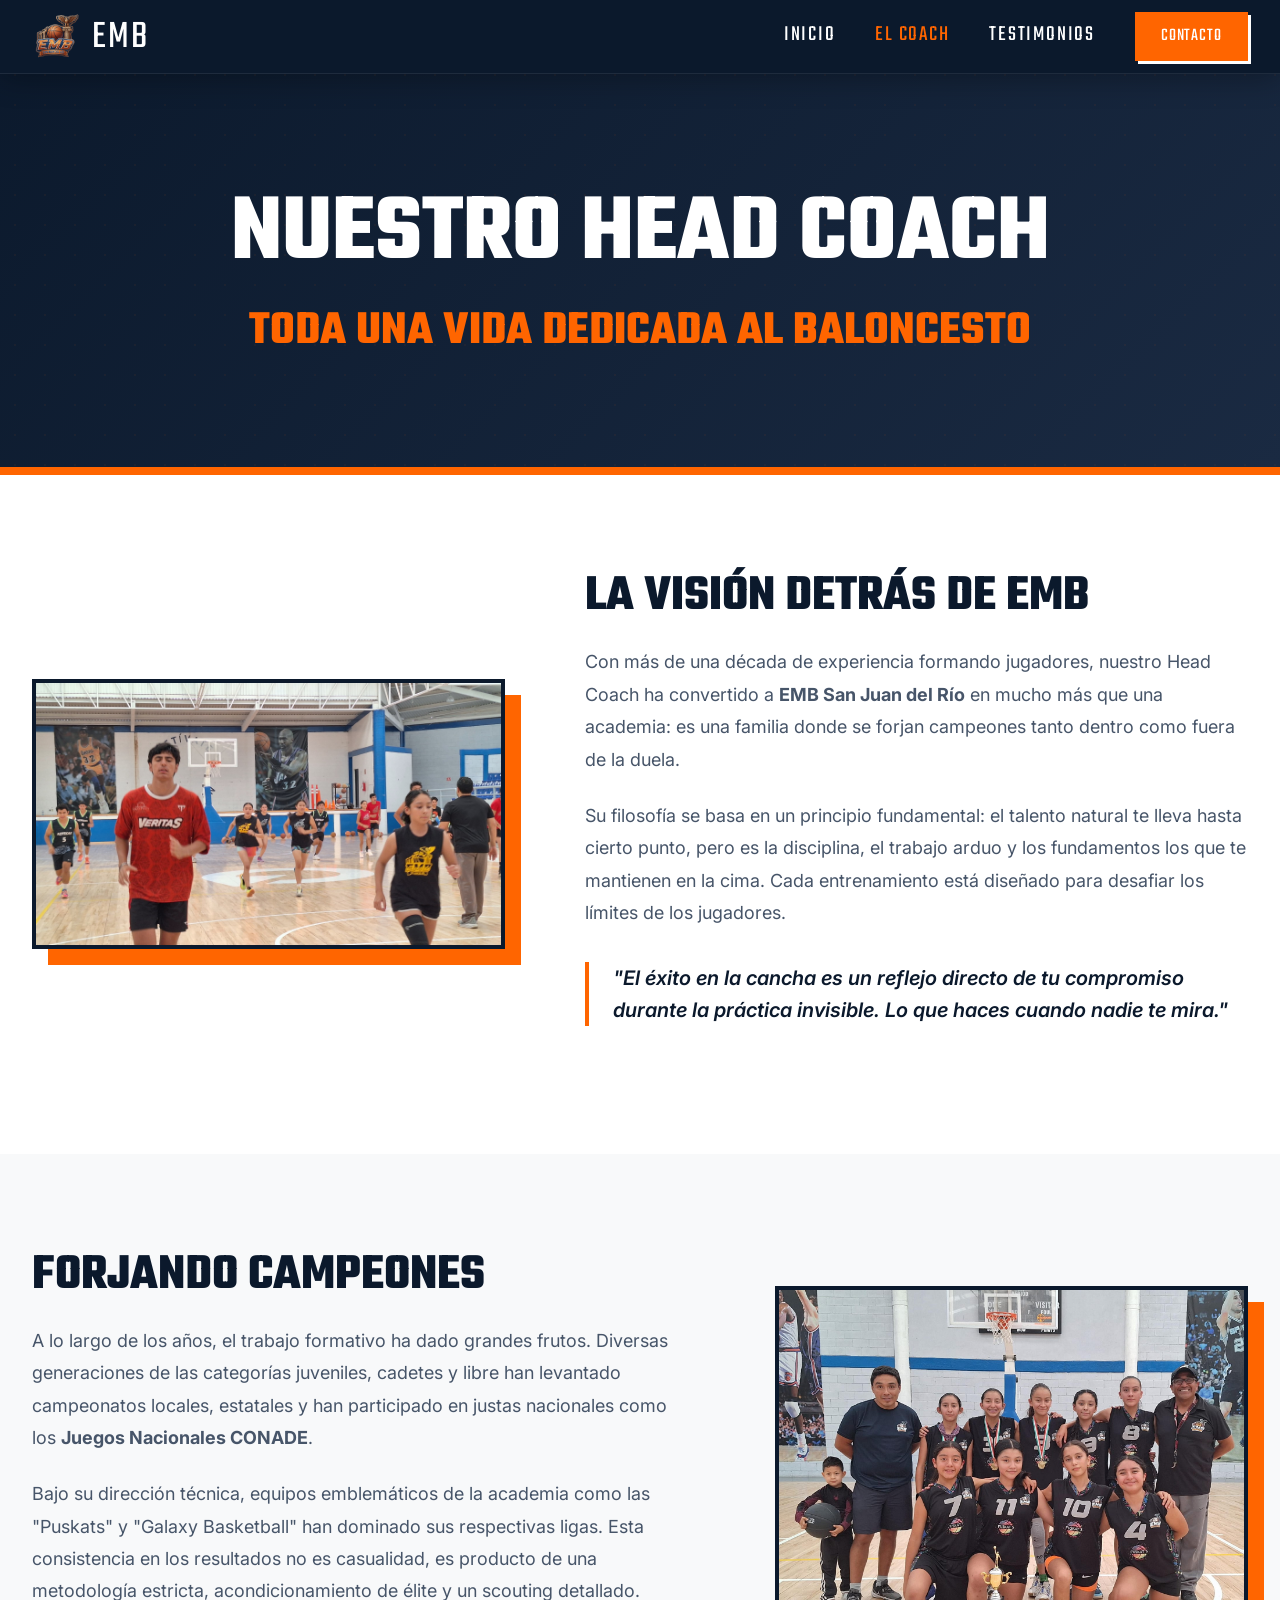
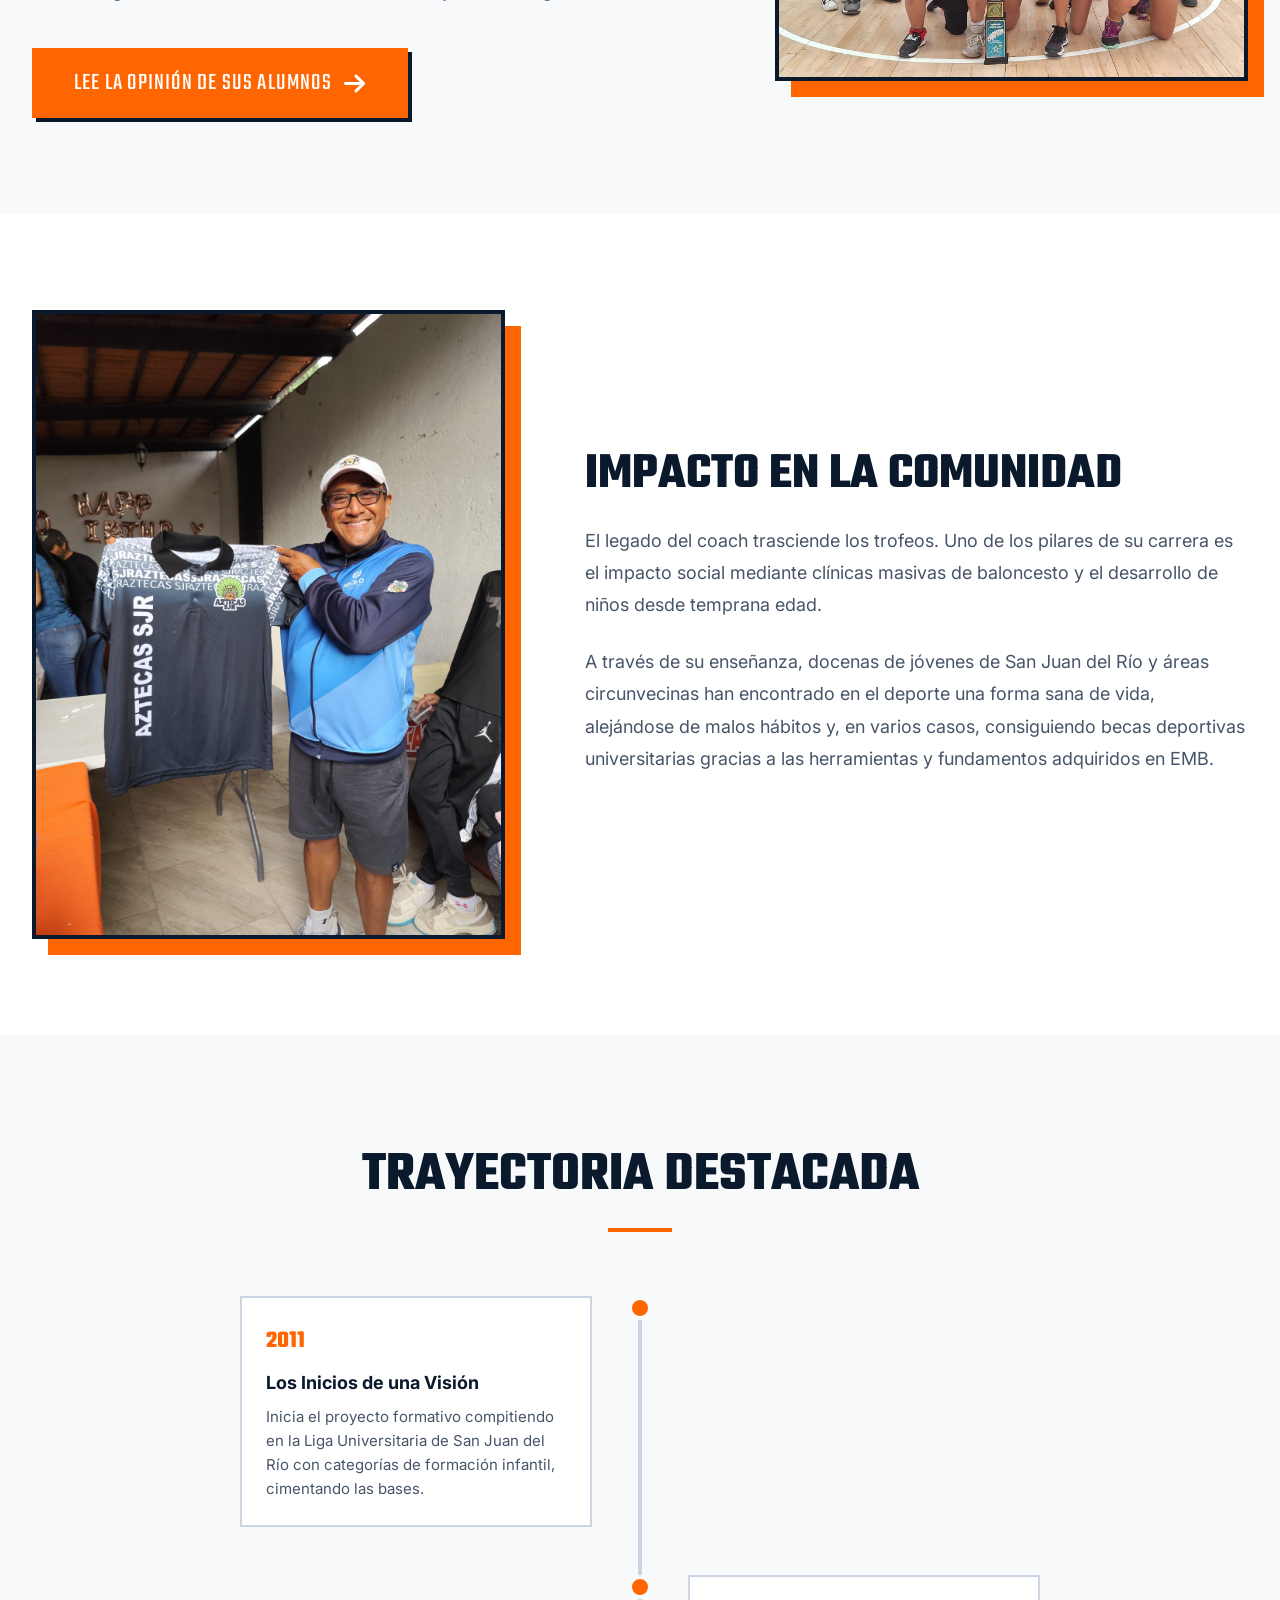
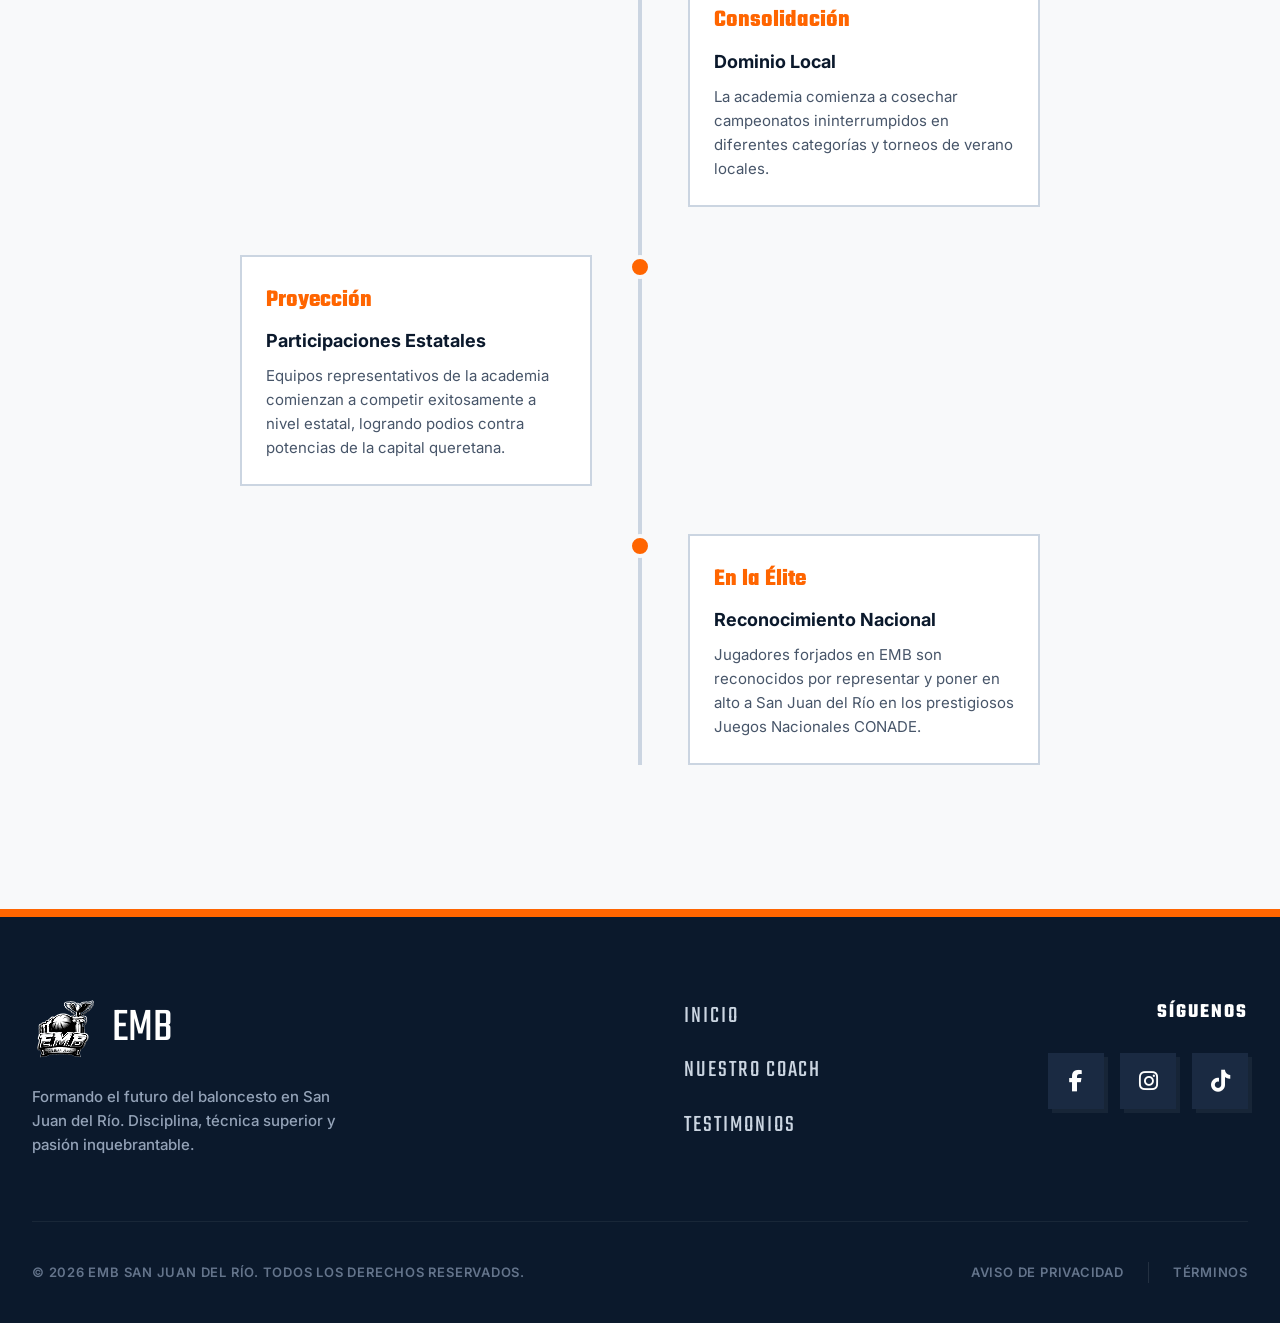
==== coach.html @ 1b71c831 "feat: Add dedicated pages for coach and testimonials, update navigation links, and refresh contact i" ====
<!DOCTYPE html>
<html lang="es">
<head>
    <meta charset="UTF-8">
    <meta name="viewport" content="width=device-width, initial-scale=1.0">
    <title>Nuestro Coach — EMB San Juan del Río</title>
    <meta name="description" content="Conoce la historia, filosofía y trayectoria del head coach de EMB San Juan del Río. Más de 10 años formando campeones en el baloncesto.">

    <!-- Fonts -->
    <link rel="preconnect" href="https://fonts.googleapis.com">
    <link rel="preconnect" href="https://fonts.gstatic.com" crossorigin>
    <link href="https://fonts.googleapis.com/css2?family=Inter:wght@400;500;600;700&family=Teko:wght@500;600;700&display=swap" rel="stylesheet">

    <!-- FontAwesome -->
    <link rel="stylesheet" href="https://cdnjs.cloudflare.com/ajax/libs/font-awesome/6.5.1/css/all.min.css">

    <!-- Styles -->
    <link rel="stylesheet" href="css/styles.css">
    
    <!-- Extra styles specifically for this page to handle the layout -->
    <style>
        .coach-hero {
            position: relative;
            padding: 12rem 0 6rem;
            background: linear-gradient(135deg, var(--navy) 0%, var(--navy-light) 100%);
            border-bottom: 8px solid var(--bronze);
            text-align: center;
            overflow: hidden;
        }
        
        .coach-hero::before {
            content: '';
            position: absolute;
            inset: 0;
            background-image: radial-gradient(var(--bronze) 1px, transparent 1px);
            background-size: 30px 30px;
            opacity: 0.05;
            pointer-events: none;
        }

        .coach-hero__title {
            font-family: 'Teko', sans-serif;
            color: var(--white);
            text-transform: uppercase;
            font-size: clamp(3.5rem, 8vw, 6rem);
            line-height: 0.9;
            margin-bottom: 1rem;
            position: relative;
            z-index: 2;
        }

        .coach-hero__subtitle {
            color: var(--bronze);
            font-family: 'Teko', sans-serif;
            font-size: clamp(2rem, 4vw, 3rem);
            text-transform: uppercase;
            position: relative;
            z-index: 2;
        }
        
        .story-section {
            padding: 6rem 0;
            background: var(--white);
        }

        .story-grid {
            display: grid;
            grid-template-columns: 1fr;
            gap: 4rem;
            align-items: center;
        }

        @media (min-width: 1024px) {
            .story-grid {
                grid-template-columns: 5fr 7fr;
                gap: 5rem;
            }
            
            .story-grid--reverse {
                grid-template-columns: 7fr 5fr;
            }
            .story-grid--reverse .story-content {
                grid-column: 1;
                grid-row: 1;
            }
            .story-grid--reverse .story-image {
                grid-column: 2;
                grid-row: 1;
            }
        }

        .story-content h2 {
            font-family: 'Teko', sans-serif;
            color: var(--navy);
            text-transform: uppercase;
            font-size: clamp(2.5rem, 4vw, 3.5rem);
            line-height: 1;
            margin-bottom: 1.5rem;
        }

        .story-content p {
            color: var(--gray-600);
            font-size: 1.125rem;
            line-height: 1.8;
            margin-bottom: 1.5rem;
        }
        
        .story-content .quote {
            padding-left: 1.5rem;
            border-left: 4px solid var(--bronze);
            font-size: 1.25rem;
            font-style: italic;
            color: var(--navy);
            font-weight: 600;
            margin: 2rem 0;
        }

        .story-image img {
            width: 100%;
            border: 4px solid var(--navy);
            box-shadow: 16px 16px 0px var(--bronze);
            transition: transform 0.4s ease;
        }
        
        .story-image:hover img {
            transform: translate(-4px, -4px);
        }
        
        .timeline {
            background: var(--light);
            padding: 6rem 0;
            position: relative;
        }
        
        .timeline-container {
            max-width: 800px;
            margin: 0 auto;
            position: relative;
        }
        
        .timeline-container::before {
            content: '';
            position: absolute;
            left: 24px;
            top: 0;
            bottom: 0;
            width: 4px;
            background: var(--gray-300);
        }
        
        @media (min-width: 768px) {
            .timeline-container::before {
                left: 50%;
                transform: translateX(-50%);
            }
        }
        
        .timeline-item {
            position: relative;
            margin-bottom: 3rem;
            padding-left: 4rem;
        }
        
        @media (min-width: 768px) {
            .timeline-item {
                width: 50%;
                padding-left: 0;
                padding-right: 3rem;
                margin-left: 0;
            }
            
            .timeline-item:nth-child(even) {
                margin-left: 50%;
                padding-left: 3rem;
                padding-right: 0;
            }
        }
        
        .timeline-dot {
            position: absolute;
            left: 18px;
            top: 0;
            width: 16px;
            height: 16px;
            border-radius: 50%;
            background: var(--bronze);
            border: 4px solid var(--light);
            box-sizing: content-box;
            z-index: 2;
        }
        
        @media (min-width: 768px) {
            .timeline-dot {
                left: auto;
                right: -12px;
            }
            
            .timeline-item:nth-child(even) .timeline-dot {
                right: auto;
                left: -12px;
            }
        }
        
        .timeline-content {
            background: var(--white);
            padding: 1.5rem;
            border: 2px solid var(--gray-300);
            border-radius: 0;
            position: relative;
            transition: all var(--transition-base);
        }
        
        .timeline-content:hover {
            border-color: var(--navy);
            box-shadow: 8px 8px 0px var(--bronze);
            transform: translateY(-4px);
        }
        
        .timeline-year {
            font-family: 'Teko', sans-serif;
            color: var(--bronze);
            font-size: 1.5rem;
            font-weight: 700;
            margin-bottom: 0.5rem;
        }
        
        .timeline-title {
            font-weight: 700;
            color: var(--navy);
            font-size: 1.125rem;
            margin-bottom: 0.5rem;
        }
        
        .timeline-text {
            color: var(--gray-600);
            font-size: 0.9375rem;
        }
    </style>

    <!-- Favicon -->
    <link rel="icon" href="assets/emb.png" type="image/png">
</head>
<body>

    <!-- ═══════════ NAVBAR ═══════════ -->
    <nav class="navbar" id="navbar">
        <div class="container">
            <div class="navbar__inner">
                <a href="index.html" class="navbar__logo">
                    <img src="assets/emb.png" alt="EMB Logo">
                    <span class="navbar__logo-text">EMB</span>
                </a>

                <div class="navbar__links">
                    <a href="index.html" class="navbar__link">Inicio</a>
                    <a href="coach.html" class="navbar__link" style="color: var(--bronze);">El Coach</a>
                    <a href="testimonios.html" class="navbar__link">Testimonios</a>
                    <a href="index.html#contacto" class="btn-primary navbar__cta btn-primary--white">Contacto</a>
                </div>

                <button id="mobile-menu-btn" class="navbar__mobile-btn" aria-label="Abrir menú">
                    <i class="fa-solid fa-bars"></i>
                </button>
            </div>
        </div>

        <div id="mobile-menu" class="mobile-menu">
            <a href="index.html" class="mobile-menu__link">Inicio</a>
            <a href="coach.html" class="mobile-menu__link" style="color: var(--bronze);">El Coach</a>
            <a href="testimonios.html" class="mobile-menu__link">Testimonios</a>
            <a href="index.html#contacto" class="mobile-menu__link mobile-menu__link--cta">Contacto</a>
        </div>
    </nav>

    <!-- ═══════════ HERO ═══════════ -->
    <header class="coach-hero">
        <div class="container">
            <h1 class="coach-hero__title reveal">Nuestro Head Coach</h1>
            <h2 class="coach-hero__subtitle reveal">Toda una vida dedicada al baloncesto</h2>
        </div>
    </header>

    <!-- ═══════════ STORY SECTION 1 ═══════════ -->
    <section class="story-section">
        <div class="container">
            <div class="story-grid">
                <div class="story-image reveal" data-lightbox>
                    <img src="assets/WhatsApp Image 2026-03-07 at 3.01.12 PM (1).jpeg" alt="El coach dando instrucciones en la cancha">
                </div>
                <div class="story-content reveal">
                    <h2>La Visión Detrás de EMB</h2>
                    <p>
                        Con más de una década de experiencia formando jugadores, nuestro Head Coach ha convertido a <strong>EMB San Juan del Río</strong> en mucho más que una academia: es una familia donde se forjan campeones tanto dentro como fuera de la duela.
                    </p>
                    <p>
                        Su filosofía se basa en un principio fundamental: el talento natural te lleva hasta cierto punto, pero es la disciplina, el trabajo arduo y los fundamentos los que te mantienen en la cima. Cada entrenamiento está diseñado para desafiar los límites de los jugadores.
                    </p>
                    <div class="quote">
                        "El éxito en la cancha es un reflejo directo de tu compromiso durante la práctica invisible. Lo que haces cuando nadie te mira."
                    </div>
                </div>
            </div>
        </div>
    </section>

    <!-- ═══════════ STORY SECTION 2 (REVERSE) ═══════════ -->
    <section class="story-section" style="background: var(--light);">
        <div class="container">
            <div class="story-grid story-grid--reverse">
                <div class="story-image reveal" data-lightbox>
                    <img src="assets/WhatsApp Image 2026-03-07 at 3.01.15 PM (9).jpeg" alt="El coach con un equipo campeón">
                </div>
                <div class="story-content reveal">
                    <h2>Forjando Campeones</h2>
                    <p>
                        A lo largo de los años, el trabajo formativo ha dado grandes frutos. Diversas generaciones de las categorías juveniles, cadetes y libre han levantado campeonatos locales, estatales y han participado en justas nacionales como los <strong>Juegos Nacionales CONADE</strong>.
                    </p>
                    <p>
                        Bajo su dirección técnica, equipos emblemáticos de la academia como las "Puskats" y "Galaxy Basketball" han dominado sus respectivas ligas. Esta consistencia en los resultados no es casualidad, es producto de una metodología estricta, acondicionamiento de élite y un scouting detallado.
                    </p>
                    <a href="testimonios.html" class="btn-primary" style="margin-top: 1rem;">
                        Lee la opinión de sus alumnos <i class="fa-solid fa-arrow-right"></i>
                    </a>
                </div>
            </div>
        </div>
    </section>
    
    <!-- ═══════════ STORY SECTION 3 ═══════════ -->
    <section class="story-section">
        <div class="container">
            <div class="story-grid">
                <div class="story-image reveal" data-lightbox>
                    <img src="assets/WhatsApp Image 2026-03-07 at 3.01.11 PM.jpeg" alt="Instructor en clínica grupal">
                </div>
                <div class="story-content reveal">
                    <h2>Impacto en la Comunidad</h2>
                    <p>
                        El legado del coach trasciende los trofeos. Uno de los pilares de su carrera es el impacto social mediante clínicas masivas de baloncesto y el desarrollo de niños desde temprana edad.
                    </p>
                    <p>
                        A través de su enseñanza, docenas de jóvenes de San Juan del Río y áreas circunvecinas han encontrado en el deporte una forma sana de vida, alejándose de malos hábitos y, en varios casos, consiguiendo becas deportivas universitarias gracias a las herramientas y fundamentos adquiridos en EMB.
                    </p>
                </div>
            </div>
        </div>
    </section>

    <!-- ═══════════ TIMELINE ═══════════ -->
    <section class="timeline">
        <div class="container">
            <div style="text-align: center; margin-bottom: 4rem;" class="reveal">
                <h2 style="font-family: 'Teko', sans-serif; font-size: 3.5rem; color: var(--navy); text-transform: uppercase; margin-bottom: 0.5rem;">Trayectoria Destacada</h2>
                <div style="width: 4rem; height: 4px; background: var(--bronze); margin: 0 auto;"></div>
            </div>
            
            <div class="timeline-container">
                
                <div class="timeline-item reveal">
                    <div class="timeline-dot"></div>
                    <div class="timeline-content">
                        <div class="timeline-year">2011</div>
                        <h3 class="timeline-title">Los Inicios de una Visión</h3>
                        <p class="timeline-text">Inicia el proyecto formativo compitiendo en la Liga Universitaria de San Juan del Río con categorías de formación infantil, cimentando las bases.</p>
                    </div>
                </div>

                <div class="timeline-item reveal">
                    <div class="timeline-dot"></div>
                    <div class="timeline-content">
                        <div class="timeline-year">Consolidación</div>
                        <h3 class="timeline-title">Dominio Local</h3>
                        <p class="timeline-text">La academia comienza a cosechar campeonatos ininterrumpidos en diferentes categorías y torneos de verano locales.</p>
                    </div>
                </div>

                <div class="timeline-item reveal">
                    <div class="timeline-dot"></div>
                    <div class="timeline-content">
                        <div class="timeline-year">Proyección</div>
                        <h3 class="timeline-title">Participaciones Estatales</h3>
                        <p class="timeline-text">Equipos representativos de la academia comienzan a competir exitosamente a nivel estatal, logrando podios contra potencias de la capital queretana.</p>
                    </div>
                </div>

                <div class="timeline-item reveal">
                    <div class="timeline-dot"></div>
                    <div class="timeline-content">
                        <div class="timeline-year">En la Élite</div>
                        <h3 class="timeline-title">Reconocimiento Nacional</h3>
                        <p class="timeline-text">Jugadores forjados en EMB son reconocidos por representar y poner en alto a San Juan del Río en los prestigiosos Juegos Nacionales CONADE.</p>
                    </div>
                </div>
                
            </div>
        </div>
    </section>

    <!-- ═══════════ FOOTER ═══════════ -->
    <footer class="footer">
        <div class="container">
            <div class="footer__top">
                <div class="footer__brand">
                    <div class="footer__brand-logo">
                        <img src="assets/emb.png" alt="EMB Logo">
                        <span class="footer__brand-name">EMB</span>
                    </div>
                    <p class="footer__brand-text">Formando el futuro del baloncesto en San Juan del Río. Disciplina, técnica superior y pasión inquebrantable.</p>
                </div>

                <nav class="footer__nav">
                    <a href="index.html" class="footer__nav-link">Inicio</a>
                    <a href="coach.html" class="footer__nav-link">Nuestro Coach</a>
                    <a href="testimonios.html" class="footer__nav-link">Testimonios</a>
                </nav>

                <div class="footer__socials">
                    <h4 class="footer__socials-title">Síguenos</h4>
                    <div class="footer__socials-links">
                        <a href="#" class="footer__social-btn" aria-label="Facebook">
                            <i class="fa-brands fa-facebook-f"></i>
                        </a>
                        <a href="#" class="footer__social-btn" aria-label="Instagram">
                            <i class="fa-brands fa-instagram"></i>
                        </a>
                        <a href="#" class="footer__social-btn" aria-label="TikTok">
                            <i class="fa-brands fa-tiktok"></i>
                        </a>
                    </div>
                </div>
            </div>

            <div class="footer__bottom">
                <p>&copy; <span id="year"></span> EMB San Juan del Río. Todos los derechos reservados.</p>
                <div class="footer__legal">
                    <a href="#">Aviso de Privacidad</a>
                    <a href="#">Términos</a>
                </div>
            </div>
        </div>
    </footer>

    <!-- ═══════════ LIGHTBOX ═══════════ -->
    <div id="lightbox" class="lightbox">
        <button class="lightbox__close" aria-label="Cerrar">
            <i class="fa-solid fa-xmark"></i>
        </button>
        <img src="" alt="Vista ampliada">
    </div>

    <!-- Scripts -->
    <script src="js/main.js"></script>
</body>
</html>
---- css/styles.css ----
/* ============================================
   EMB San Juan del Río — Main Stylesheet
   ============================================ */

/* ---------- CSS Custom Properties ---------- */
:root {
    --navy: #0B192C;
    --navy-light: #1A2A42;
    --navy-mid: #12223A;
    --bronze: #FF6500;
    --bronze-hover: #E55A00;
    --bronze-glow: rgba(255, 101, 0, 0.25);
    --light: #F8F9FA;
    --white: #FFFFFF;
    --gray-100: #F1F5F9;
    --gray-300: #CBD5E1;
    --gray-400: #94A3B8;
    --gray-500: #64748B;
    --gray-600: #475569;
    --shadow-sharp: 4px 4px 0px var(--navy);
    --shadow-sharp-lg: 8px 8px 0px var(--navy);
    --shadow-sharp-bronze: 4px 4px 0px var(--bronze);
    --shadow-sharp-white: 4px 4px 0px var(--white);
    --transition-fast: 200ms ease;
    --transition-base: 300ms ease;
    --transition-slow: 500ms ease;
}

/* ---------- Reset & Base ---------- */
*,
*::before,
*::after {
    margin: 0;
    padding: 0;
    box-sizing: border-box;
}

html {
    scroll-behavior: smooth;
    scroll-padding-top: 80px;
}

body {
    font-family: 'Inter', system-ui, -apple-system, sans-serif;
    background-color: var(--light);
    color: var(--navy);
    line-height: 1.6;
    -webkit-font-smoothing: antialiased;
    -moz-osx-font-smoothing: grayscale;
    overflow-x: hidden;
}

::selection {
    background-color: var(--bronze);
    color: var(--white);
}

img {
    max-width: 100%;
    height: auto;
    display: block;
}

a {
    text-decoration: none;
    color: inherit;
    transition: color var(--transition-fast);
}

/* ---------- Utility Classes ---------- */
.font-heading {
    font-family: 'Teko', system-ui, sans-serif;
}

.container {
    max-width: 1280px;
    margin: 0 auto;
    padding: 0 1rem;
}

@media (min-width: 640px) {
    .container { padding: 0 1.5rem; }
}
@media (min-width: 1024px) {
    .container { padding: 0 2rem; }
}

.section-padding {
    padding: 6rem 0;
}
@media (min-width: 768px) {
    .section-padding { padding: 8rem 0; }
}

/* ---------- Buttons ---------- */
.btn-primary {
    display: inline-flex;
    align-items: center;
    justify-content: center;
    gap: 0.75rem;
    background: var(--bronze);
    color: var(--white);
    font-family: 'Teko', sans-serif;
    font-size: 1.5rem;
    text-transform: uppercase;
    letter-spacing: 0.05em;
    padding: 0.875rem 2.5rem;
    border: 2px solid transparent;
    box-shadow: var(--shadow-sharp);
    cursor: pointer;
    transition: all var(--transition-base);
    position: relative;
    overflow: hidden;
}

.btn-primary::before {
    content: '';
    position: absolute;
    top: 0;
    left: -100%;
    width: 100%;
    height: 100%;
    background: linear-gradient(90deg, transparent, rgba(255,255,255,0.15), transparent);
    transition: left 0.5s ease;
}

.btn-primary:hover::before {
    left: 100%;
}

.btn-primary:hover {
    background: var(--bronze-hover);
    transform: translate(-2px, -2px);
    box-shadow: 6px 6px 0px var(--navy);
    border-color: var(--navy);
}

.btn-primary:active {
    transform: translate(2px, 2px);
    box-shadow: 2px 2px 0px var(--navy);
}

.btn-primary--white {
    box-shadow: var(--shadow-sharp-white);
}
.btn-primary--white:hover {
    box-shadow: 6px 6px 0px var(--white);
    border-color: var(--white);
}

.btn-primary--large {
    font-size: 1.875rem;
    padding: 1.125rem 3rem;
}

/* ---------- NAVBAR ---------- */
.navbar {
    position: fixed;
    width: 100%;
    z-index: 100;
    background: var(--navy);
    border-bottom: 1px solid rgba(255,255,255,0.08);
    box-shadow: 0 4px 30px rgba(0,0,0,0.3);
    transition: all var(--transition-base);
}

.navbar__inner {
    display: flex;
    justify-content: space-between;
    align-items: center;
    padding: 0.75rem 0;
}

.navbar__logo {
    display: flex;
    align-items: center;
    gap: 0.75rem;
    flex-shrink: 0;
}

.navbar__logo img {
    height: 3rem;
    width: auto;
    object-fit: contain;
    transition: transform var(--transition-fast);
}

.navbar__logo:hover img {
    transform: scale(1.05);
}

.navbar__logo-text {
    color: var(--white);
    font-family: 'Teko', sans-serif;
    font-size: 2.5rem;
    text-transform: uppercase;
    letter-spacing: 0.05em;
    line-height: 1;
    margin-top: 4px;
}

.navbar__links {
    display: none;
    align-items: center;
    gap: 2.5rem;
}

@media (min-width: 768px) {
    .navbar__links { display: flex; }
}

.navbar__link {
    color: var(--white);
    font-family: 'Teko', sans-serif;
    font-size: 1.375rem;
    text-transform: uppercase;
    letter-spacing: 0.08em;
    position: relative;
    padding-bottom: 4px;
}

.navbar__link::after {
    content: '';
    position: absolute;
    bottom: 0;
    left: 0;
    width: 0;
    height: 2px;
    background: var(--bronze);
    transition: width var(--transition-base);
}

.navbar__link:hover {
    color: var(--bronze);
}

.navbar__link:hover::after {
    width: 100%;
}

.navbar__cta {
    font-size: 1.125rem !important;
    padding: 0.5rem 1.5rem !important;
    box-shadow: 3px 3px 0px var(--white) !important;
}
.navbar__cta:hover {
    border-color: var(--white) !important;
}

/* Mobile menu button */
.navbar__mobile-btn {
    display: flex;
    align-items: center;
    background: none;
    border: none;
    color: var(--white);
    font-size: 1.75rem;
    cursor: pointer;
    padding: 0.5rem;
    transition: color var(--transition-fast);
}

.navbar__mobile-btn:hover {
    color: var(--bronze);
}

@media (min-width: 768px) {
    .navbar__mobile-btn { display: none; }
}

/* Mobile menu panel */
.mobile-menu {
    display: none;
    position: absolute;
    top: 100%;
    left: 0;
    width: 100%;
    background: var(--navy-light);
    border-top: 1px solid rgba(255,255,255,0.08);
    box-shadow: 0 10px 30px rgba(0,0,0,0.4);
}

.mobile-menu.is-open {
    display: block;
    animation: slideDown 0.3s ease;
}

@keyframes slideDown {
    from { opacity: 0; transform: translateY(-10px); }
    to { opacity: 1; transform: translateY(0); }
}

.mobile-menu__link {
    display: block;
    color: var(--white);
    font-family: 'Teko', sans-serif;
    font-size: 1.5rem;
    text-transform: uppercase;
    letter-spacing: 0.08em;
    text-align: center;
    padding: 1rem;
    border-bottom: 1px solid rgba(255,255,255,0.06);
    transition: all var(--transition-fast);
}

.mobile-menu__link:hover {
    color: var(--bronze);
    background: rgba(255,255,255,0.03);
}

.mobile-menu__link--cta {
    background: var(--bronze);
    border-bottom: none;
}

.mobile-menu__link--cta:hover {
    background: var(--bronze-hover);
    color: var(--white);
}

@media (min-width: 768px) {
    .mobile-menu { display: none !important; }
}

/* ---------- HERO ---------- */
.hero {
    background: linear-gradient(135deg, var(--navy) 0%, var(--navy-light) 100%);
    position: relative;
    min-height: 95vh;
    display: flex;
    align-items: center;
    padding: 8rem 0 5rem;
    overflow: hidden;
    border-bottom: 8px solid var(--bronze);
}

.hero::before {
    content: '';
    position: absolute;
    inset: 0;
    background-image: radial-gradient(var(--bronze) 1px, transparent 1px);
    background-size: 30px 30px;
    opacity: 0.06;
    pointer-events: none;
}

.hero::after {
    content: '';
    position: absolute;
    right: -200px;
    bottom: -200px;
    width: 600px;
    height: 600px;
    border-radius: 50%;
    border: 3px solid rgba(255, 101, 0, 0.12);
    pointer-events: none;
}

.hero__inner {
    display: flex;
    flex-direction: column;
    align-items: center;
    gap: 3rem;
    position: relative;
    z-index: 2;
    width: 100%;
}

@media (min-width: 1024px) {
    .hero__inner {
        flex-direction: row;
        gap: 2.5rem;
    }
}

.hero__content {
    text-align: center;
    display: flex;
    flex-direction: column;
    align-items: center;
}

@media (min-width: 1024px) {
    .hero__content {
        text-align: left;
        align-items: flex-start;
        flex: 0 0 58%;
    }
}

.hero__badge {
    display: inline-block;
    background: var(--bronze);
    color: var(--white);
    font-family: 'Teko', sans-serif;
    font-size: 1.25rem;
    text-transform: uppercase;
    padding: 0.25rem 1.25rem;
    margin-bottom: 1.5rem;
    box-shadow: var(--shadow-sharp-white);
    transform: skewX(-6deg);
}

.hero__badge span {
    display: inline-block;
    transform: skewX(6deg);
}

.hero__title {
    font-family: 'Teko', sans-serif;
    color: var(--white);
    text-transform: uppercase;
    font-size: clamp(3.5rem, 8vw, 8rem);
    line-height: 0.85;
    letter-spacing: -0.02em;
    margin-bottom: 1rem;
}

.hero__subtitle {
    font-family: 'Teko', sans-serif;
    color: var(--bronze);
    text-transform: uppercase;
    font-size: clamp(2.25rem, 5vw, 4rem);
    line-height: 1;
    margin-bottom: 2rem;
}

.hero__quote {
    max-width: 40rem;
    font-size: 1.25rem;
    color: var(--gray-300);
    font-style: italic;
    font-weight: 500;
    border-left: 4px solid var(--bronze);
    padding-left: 1.25rem;
    margin-bottom: 2.5rem;
    text-align: left;
    width: 100%;
}

@media (min-width: 768px) {
    .hero__quote { font-size: 1.5rem; }
}

.hero__visual {
    flex: 0 0 42%;
    display: flex;
    justify-content: center;
    padding: 0 1rem;
}

.hero__image-frame {
    width: 100%;
    max-width: 420px;
    aspect-ratio: 1;
    position: relative;
    border: 4px solid var(--white);
    padding: 4px;
    box-shadow: 16px 16px 0px var(--bronze);
    transition: transform 0.6s ease;
}

.hero__image-frame:hover {
    transform: rotate(2deg);
}

.hero__image-frame img {
    width: 100%;
    height: 100%;
    object-fit: cover;
    filter: contrast(1.1) saturate(1.2);
}

.hero__image-frame::before {
    content: '';
    position: absolute;
    top: -2rem;
    right: -2rem;
    width: 3rem;
    height: 3rem;
    background: var(--bronze);
    z-index: -1;
}

.hero__image-frame::after {
    content: '';
    position: absolute;
    bottom: -2rem;
    left: -2rem;
    width: 3rem;
    height: 3rem;
    background: var(--navy);
    border: 4px solid var(--bronze);
    z-index: -1;
}

/* ---------- GALERÍA (CAROUSEL) ---------- */
.gallery {
    background: var(--navy);
    position: relative;
    overflow: hidden;
}

.gallery__header {
    text-align: center;
    margin-bottom: 3rem;
}

.gallery__title {
    font-family: 'Teko', sans-serif;
    color: var(--white);
    text-transform: uppercase;
    font-size: clamp(2.5rem, 5vw, 4rem);
    margin-bottom: 0.5rem;
}

.gallery__accent {
    width: 4rem;
    height: 4px;
    background: var(--bronze);
    margin: 0 auto 1rem;
}

.gallery__subtitle {
    color: var(--gray-400);
    font-size: 1.125rem;
    font-weight: 500;
    max-width: 600px;
    margin: 0 auto;
}

/* Carousel container */
.carousel {
    position: relative;
    overflow: hidden;
    margin: 0 -1rem;
}

@media (min-width: 640px) {
    .carousel { margin: 0; }
}

.carousel__track {
    display: flex;
    transition: transform 0.5s cubic-bezier(0.25, 0.46, 0.45, 0.94);
    will-change: transform;
}

.carousel__slide {
    flex: 0 0 100%;
    padding: 0 0.5rem;
}

@media (min-width: 640px) {
    .carousel__slide { flex: 0 0 50%; }
}

@media (min-width: 1024px) {
    .carousel__slide { flex: 0 0 33.3333%; }
}

.carousel__image-wrapper {
    position: relative;
    aspect-ratio: 4/3;
    overflow: hidden;
    border: 3px solid rgba(255,255,255,0.1);
    cursor: pointer;
}

.carousel__image-wrapper img {
    width: 100%;
    height: 100%;
    object-fit: cover;
    transition: transform var(--transition-slow), filter var(--transition-slow);
}

.carousel__image-wrapper:hover img {
    transform: scale(1.08);
    filter: contrast(1.15) saturate(1.3);
}

.carousel__image-wrapper::after {
    content: '';
    position: absolute;
    inset: 0;
    background: linear-gradient(to top, rgba(11,25,44,0.6) 0%, transparent 50%);
    pointer-events: none;
}

.carousel__caption {
    position: absolute;
    bottom: 0;
    left: 0;
    right: 0;
    padding: 1rem;
    color: var(--white);
    font-family: 'Teko', sans-serif;
    font-size: 1.25rem;
    text-transform: uppercase;
    letter-spacing: 0.05em;
    z-index: 2;
    opacity: 0;
    transform: translateY(10px);
    transition: all var(--transition-base);
}

.carousel__image-wrapper:hover .carousel__caption {
    opacity: 1;
    transform: translateY(0);
}

/* Carousel Controls */
.carousel__controls {
    display: flex;
    align-items: center;
    justify-content: center;
    gap: 1.5rem;
    margin-top: 2.5rem;
}

.carousel__btn {
    width: 3.5rem;
    height: 3.5rem;
    display: flex;
    align-items: center;
    justify-content: center;
    background: transparent;
    border: 2px solid var(--bronze);
    color: var(--bronze);
    font-size: 1.25rem;
    cursor: pointer;
    transition: all var(--transition-fast);
}

.carousel__btn:hover {
    background: var(--bronze);
    color: var(--white);
    transform: translateY(-2px);
    box-shadow: 0 4px 12px var(--bronze-glow);
}

.carousel__dots {
    display: flex;
    gap: 0.5rem;
}

.carousel__dot {
    width: 2.5rem;
    height: 4px;
    background: rgba(255,255,255,0.2);
    border: none;
    cursor: pointer;
    transition: all var(--transition-base);
}

.carousel__dot.is-active {
    background: var(--bronze);
    width: 3.5rem;
}

/* ---------- PROGRAMAS ---------- */
.programs {
    background: var(--light);
    position: relative;
}

.programs__header {
    text-align: center;
    margin-bottom: 5rem;
    position: relative;
}

.programs__watermark {
    position: absolute;
    top: 50%;
    left: 50%;
    transform: translate(-50%, -50%);
    font-family: 'Teko', sans-serif;
    font-weight: 700;
    font-size: clamp(6rem, 15vw, 14rem);
    color: rgba(203, 213, 225, 0.4);
    text-transform: uppercase;
    white-space: nowrap;
    pointer-events: none;
    user-select: none;
    z-index: 0;
}

.programs__title {
    font-family: 'Teko', sans-serif;
    color: var(--navy);
    text-transform: uppercase;
    font-size: clamp(2.5rem, 5vw, 4rem);
    margin-bottom: 0.75rem;
    position: relative;
    z-index: 1;
}

.programs__accent {
    width: 4rem;
    height: 4px;
    background: var(--bronze);
    margin: 0 auto 1.5rem;
    position: relative;
    z-index: 1;
}

.programs__description {
    color: var(--gray-600);
    font-size: 1.125rem;
    font-weight: 500;
    max-width: 600px;
    margin: 0 auto;
    position: relative;
    z-index: 1;
}

/* Program cards — ALL start white, hover → navy */
.programs__grid {
    display: grid;
    grid-template-columns: 1fr;
    gap: 2rem;
}

@media (min-width: 768px) {
    .programs__grid {
        grid-template-columns: repeat(3, 1fr);
    }
}

.program-card {
    background: var(--white);
    border: 2px solid var(--navy);
    padding: 2.5rem 2rem;
    display: flex;
    flex-direction: column;
    position: relative;
    overflow: hidden;
    transition: all 0.4s cubic-bezier(0.25, 0.46, 0.45, 0.94);
}

/* Top accent bar (hidden, reveals on hover) */
.program-card::before {
    content: '';
    position: absolute;
    top: 0;
    left: 0;
    width: 100%;
    height: 3px;
    background: var(--bronze);
    transform: scaleX(0);
    transform-origin: left;
    transition: transform var(--transition-base);
    z-index: 10;
}

.program-card:hover::before {
    transform: scaleX(1);
}

/* ★ THE BIG HOVER: White → Navy transformation */
.program-card:hover {
    background: var(--navy);
    border-color: var(--navy);
    transform: translateY(-8px);
    box-shadow: 12px 12px 0px var(--bronze);
}

/* Icon box */
.program-card__icon {
    width: 5rem;
    height: 5rem;
    background: var(--navy);
    color: var(--bronze);
    display: flex;
    align-items: center;
    justify-content: center;
    font-size: 2.25rem;
    margin-bottom: 2rem;
    box-shadow: var(--shadow-sharp-bronze);
    transition: all 0.4s ease;
}

.program-card:hover .program-card__icon {
    background: var(--bronze);
    color: var(--white);
    box-shadow: var(--shadow-sharp-white);
    transform: translateY(-4px);
}

/* Title */
.program-card__title {
    font-family: 'Teko', sans-serif;
    font-size: 2.25rem;
    text-transform: uppercase;
    line-height: 1;
    margin-bottom: 1rem;
    color: var(--navy);
    transition: color 0.4s ease;
}

.program-card:hover .program-card__title {
    color: var(--white);
}

/* Text */
.program-card__text {
    color: var(--gray-600);
    font-size: 1.0625rem;
    margin-bottom: 2rem;
    flex-grow: 1;
    line-height: 1.7;
    transition: color 0.4s ease;
}

.program-card:hover .program-card__text {
    color: var(--gray-300);
}

/* CTA link */
.program-card__cta {
    display: inline-flex;
    align-items: center;
    gap: 0.5rem;
    font-weight: 700;
    text-transform: uppercase;
    letter-spacing: 0.05em;
    font-size: 1rem;
    margin-top: auto;
    width: fit-content;
    color: var(--navy);
    transition: all 0.4s ease;
}

.program-card:hover .program-card__cta {
    color: var(--bronze);
}

.program-card__cta i {
    transition: transform var(--transition-fast);
}

.program-card:hover .program-card__cta i {
    transform: translateX(4px);
}

/* ---------- ENTRENAMIENTOS (Training Details) ---------- */
.training {
    background: var(--white);
    position: relative;
    overflow: hidden;
}

.training__inner {
    display: flex;
    flex-direction: column;
    gap: 4rem;
}

@media (min-width: 1024px) {
    .training__inner {
        flex-direction: row;
        align-items: center;
        gap: 5rem;
    }
}

.training__images {
    flex: 0 0 50%;
}

.training__mosaic {
    display: grid;
    grid-template-columns: 1fr 1fr;
    grid-template-rows: auto auto;
    gap: 1rem;
}

.training__mosaic-item {
    overflow: hidden;
    border: 2px solid var(--navy);
    position: relative;
}

.training__mosaic-item:first-child {
    grid-column: 1 / -1;
}

.training__mosaic-item img {
    width: 100%;
    height: 100%;
    object-fit: cover;
    transition: transform var(--transition-slow);
    min-height: 180px;
}

.training__mosaic-item:first-child img {
    min-height: 280px;
}

.training__mosaic-item:hover img {
    transform: scale(1.05);
}

.training__mosaic-item:first-child::after {
    content: '';
    position: absolute;
    bottom: -4px;
    right: -4px;
    width: 100%;
    height: 100%;
    border: 3px solid var(--bronze);
    z-index: -1;
}

.training__content {
    flex: 1;
}

.training__label {
    display: inline-flex;
    align-items: center;
    gap: 0.75rem;
    color: var(--bronze);
    font-weight: 700;
    text-transform: uppercase;
    letter-spacing: 0.1em;
    font-size: 0.875rem;
    margin-bottom: 1rem;
}

.training__label::before {
    content: '';
    width: 3rem;
    height: 2px;
    background: var(--bronze);
}

.training__title {
    font-family: 'Teko', sans-serif;
    color: var(--navy);
    text-transform: uppercase;
    font-size: clamp(2.5rem, 4vw, 3.5rem);
    line-height: 0.95;
    margin-bottom: 1.5rem;
}

.training__text {
    color: var(--gray-600);
    font-size: 1.125rem;
    line-height: 1.8;
    margin-bottom: 2rem;
}

.training__features {
    list-style: none;
    display: flex;
    flex-direction: column;
    gap: 1rem;
    margin-bottom: 2.5rem;
}

.training__feature {
    display: flex;
    align-items: flex-start;
    gap: 1rem;
    font-size: 1.0625rem;
    font-weight: 500;
    color: var(--navy);
}

.training__feature i {
    color: var(--bronze);
    font-size: 1.25rem;
    margin-top: 2px;
    flex-shrink: 0;
}

/* ---------- COACH ---------- */
.coach {
    background: var(--navy);
    position: relative;
    overflow: hidden;
}

.coach::before {
    content: '';
    position: absolute;
    inset: 0;
    background-image: repeating-linear-gradient(45deg, rgba(255,255,255,0.02) 0, rgba(255,255,255,0.02) 1px, transparent 1px, transparent 15px);
    pointer-events: none;
}

.coach__inner {
    display: flex;
    flex-direction: column;
    gap: 3rem;
    position: relative;
    z-index: 2;
}

@media (min-width: 1024px) {
    .coach__inner {
        flex-direction: row;
        align-items: stretch;
        gap: 5rem;
    }
}

.coach__image-col {
    flex: 0 0 40%;
    display: flex;
    align-items: stretch;
}

.coach__image-frame {
    position: relative;
    width: 100%;
    border: 4px solid var(--bronze);
    overflow: hidden;
}

.coach__image-frame img {
    width: 100%;
    height: 100%;
    object-fit: cover;
    min-height: 350px;
    filter: contrast(1.05);
}

.coach__image-frame::after {
    content: '';
    position: absolute;
    bottom: 0;
    left: 0;
    right: 0;
    height: 40%;
    background: linear-gradient(to top, var(--navy) 0%, transparent 100%);
    pointer-events: none;
}

.coach__content {
    flex: 1;
    display: flex;
    flex-direction: column;
    justify-content: center;
}

.coach__label {
    display: inline-flex;
    align-items: center;
    gap: 0.75rem;
    color: var(--bronze);
    font-weight: 700;
    text-transform: uppercase;
    letter-spacing: 0.1em;
    font-size: 0.875rem;
    margin-bottom: 1.5rem;
}

.coach__label::before {
    content: '';
    width: 3rem;
    height: 2px;
    background: var(--bronze);
}

.coach__title {
    font-family: 'Teko', sans-serif;
    text-transform: uppercase;
    font-size: clamp(2.5rem, 5vw, 4rem);
    line-height: 0.95;
    margin-bottom: 2rem;
}

.coach__title-white {
    color: var(--white);
}

.coach__title-bronze {
    color: var(--bronze);
}

.coach__text {
    color: var(--gray-400);
    font-size: 1.125rem;
    line-height: 1.8;
    margin-bottom: 1.5rem;
}

.coach__text--highlight {
    color: var(--gray-300);
    font-weight: 600;
    border-left: 3px solid var(--bronze);
    padding-left: 1.25rem;
    font-style: italic;
}

.coach__stats {
    display: grid;
    grid-template-columns: repeat(3, 1fr);
    gap: 1.5rem;
    margin-top: 2.5rem;
    padding-top: 2.5rem;
    border-top: 1px solid rgba(255,255,255,0.08);
}

.coach__stat {
    text-align: center;
}

.coach__stat-number {
    font-family: 'Teko', sans-serif;
    font-size: 3rem;
    color: var(--bronze);
    line-height: 1;
    margin-bottom: 0.25rem;
}

.coach__stat-label {
    color: var(--gray-400);
    font-size: 0.8125rem;
    text-transform: uppercase;
    letter-spacing: 0.1em;
    font-weight: 600;
}

/* ---------- LOGROS / ACHIEVEMENTS CAROUSEL ---------- */
.achievements {
    background: var(--bronze);
    border-top: 8px solid var(--navy);
    border-bottom: 8px solid var(--navy);
    position: relative;
    overflow: hidden;
}

.achievements::before {
    content: '';
    position: absolute;
    inset: 0;
    background-image: repeating-linear-gradient(45deg, rgba(0,0,0,0.03) 0, rgba(0,0,0,0.03) 1px, transparent 1px, transparent 15px);
    pointer-events: none;
}

.achievements__header {
    text-align: center;
    margin-bottom: 3rem;
    position: relative;
    z-index: 2;
}

.achievements__title {
    font-family: 'Teko', sans-serif;
    color: var(--navy);
    text-transform: uppercase;
    font-size: clamp(2.5rem, 5vw, 4rem);
    margin-bottom: 0.5rem;
}

.achievements__accent {
    width: 4rem;
    height: 4px;
    background: var(--white);
    margin: 0 auto 1rem;
}

.achievements__subtitle {
    color: var(--navy);
    font-size: 1.125rem;
    font-weight: 600;
    max-width: 500px;
    margin: 0 auto;
}

.achievements .carousel__image-wrapper {
    border-color: var(--navy);
}

.achievements .carousel__btn {
    border-color: var(--navy);
    color: var(--navy);
}

.achievements .carousel__btn:hover {
    background: var(--navy);
    color: var(--white);
    box-shadow: 0 4px 12px rgba(11,25,44,0.3);
}

.achievements .carousel__dot {
    background: rgba(11,25,44,0.25);
}

.achievements .carousel__dot.is-active {
    background: var(--navy);
}

/* ---------- CONTACTO ---------- */
.contact {
    background: var(--white);
    background-image: radial-gradient(var(--gray-300) 1.5px, transparent 1.5px);
    background-size: 24px 24px;
}

.contact__wrapper {
    max-width: 60rem;
    margin: 0 auto;
}

.contact__header {
    text-align: center;
    margin-bottom: 3.5rem;
}

.contact__icon {
    width: 4rem;
    height: 4rem;
    background: var(--navy);
    color: var(--white);
    display: inline-flex;
    align-items: center;
    justify-content: center;
    font-size: 1.75rem;
    margin-bottom: 1.5rem;
    box-shadow: var(--shadow-sharp-bronze);
}

.contact__title {
    font-family: 'Teko', sans-serif;
    color: var(--navy);
    text-transform: uppercase;
    font-size: clamp(2.5rem, 5vw, 3.5rem);
    margin-bottom: 1rem;
}

.contact__subtitle {
    color: var(--gray-600);
    font-size: 1.125rem;
    font-weight: 500;
    max-width: 35rem;
    margin: 0 auto;
}

.contact__highlight {
    font-weight: 700;
    color: var(--navy);
    border-bottom: 2px solid var(--bronze);
}

/* Contact Grid — Info cards */
.contact__grid {
    display: grid;
    grid-template-columns: 1fr;
    gap: 1.5rem;
    max-width: 50rem;
    margin: 0 auto;
}

@media (min-width: 640px) {
    .contact__grid {
        grid-template-columns: repeat(2, 1fr);
    }
}

@media (min-width: 1024px) {
    .contact__grid {
        grid-template-columns: repeat(3, 1fr);
    }
}

.contact-card {
    background: var(--white);
    border: 2px solid var(--navy);
    padding: 2.5rem 2rem;
    text-align: center;
    display: flex;
    flex-direction: column;
    align-items: center;
    gap: 1rem;
    transition: all 0.4s cubic-bezier(0.25, 0.46, 0.45, 0.94);
}

.contact-card:hover {
    background: var(--navy);
    transform: translateY(-6px);
    box-shadow: 8px 8px 0px var(--bronze);
}

.contact-card__icon {
    width: 4rem;
    height: 4rem;
    background: var(--navy);
    color: var(--bronze);
    display: flex;
    align-items: center;
    justify-content: center;
    font-size: 1.75rem;
    box-shadow: var(--shadow-sharp-bronze);
    transition: all 0.4s ease;
}

.contact-card:hover .contact-card__icon {
    background: var(--bronze);
    color: var(--white);
    box-shadow: var(--shadow-sharp-white);
}

.contact-card__label {
    font-family: 'Teko', sans-serif;
    font-size: 1.5rem;
    text-transform: uppercase;
    color: var(--navy);
    transition: color 0.4s ease;
}

.contact-card:hover .contact-card__label {
    color: var(--white);
}

.contact-card__value {
    color: var(--gray-600);
    font-size: 1rem;
    font-weight: 500;
    transition: color 0.4s ease;
}

.contact-card:hover .contact-card__value {
    color: var(--gray-300);
}

.contact-card__link {
    display: inline-flex;
    align-items: center;
    gap: 0.5rem;
    color: var(--bronze);
    font-weight: 700;
    text-transform: uppercase;
    letter-spacing: 0.05em;
    font-size: 0.875rem;
    margin-top: 0.5rem;
    transition: all var(--transition-fast);
}

.contact-card:hover .contact-card__link {
    color: var(--bronze);
}

.contact-card__link:hover {
    gap: 0.75rem;
}

/* WhatsApp full-width CTA card */
.contact__whatsapp {
    grid-column: 1 / -1;
    background: var(--navy);
    border: 3px solid var(--bronze);
    padding: 2.5rem 2rem;
    display: flex;
    flex-direction: column;
    align-items: center;
    gap: 1.5rem;
    text-align: center;
    transition: all 0.4s ease;
}

@media (min-width: 640px) {
    .contact__whatsapp {
        flex-direction: row;
        text-align: left;
        gap: 2rem;
    }
}

.contact__whatsapp:hover {
    box-shadow: 12px 12px 0px var(--bronze);
    transform: translateY(-4px);
}

.contact__whatsapp-icon {
    width: 5rem;
    height: 5rem;
    background: #25D366;
    color: var(--white);
    display: flex;
    align-items: center;
    justify-content: center;
    font-size: 2.5rem;
    flex-shrink: 0;
    box-shadow: var(--shadow-sharp-white);
}

.contact__whatsapp-content {
    flex: 1;
}

.contact__whatsapp-title {
    font-family: 'Teko', sans-serif;
    font-size: 2rem;
    text-transform: uppercase;
    color: var(--white);
    margin-bottom: 0.25rem;
}

.contact__whatsapp-text {
    color: var(--gray-400);
    font-size: 1rem;
}

.contact__whatsapp-btn {
    background: #25D366;
    color: var(--white);
    font-family: 'Teko', sans-serif;
    font-size: 1.5rem;
    text-transform: uppercase;
    letter-spacing: 0.05em;
    padding: 0.75rem 2rem;
    display: inline-flex;
    align-items: center;
    gap: 0.5rem;
    box-shadow: var(--shadow-sharp-white);
    transition: all var(--transition-base);
    flex-shrink: 0;
}

.contact__whatsapp-btn:hover {
    background: #20bd5a;
    transform: translateY(-2px);
    box-shadow: 6px 6px 0px var(--white);
}

/* ---------- FOOTER ---------- */
.footer {
    background: var(--navy);
    border-top: 8px solid var(--bronze);
    padding: 5rem 0 2.5rem;
}

.footer__top {
    display: flex;
    flex-direction: column;
    align-items: center;
    gap: 3rem;
    padding-bottom: 4rem;
    margin-bottom: 2.5rem;
    border-bottom: 1px solid rgba(255,255,255,0.06);
}

@media (min-width: 768px) {
    .footer__top {
        flex-direction: row;
        align-items: flex-start;
        justify-content: space-between;
    }
}

.footer__brand {
    text-align: center;
}

@media (min-width: 768px) {
    .footer__brand { text-align: left; flex: 0 0 35%; }
}

.footer__brand-logo {
    display: flex;
    align-items: center;
    justify-content: center;
    gap: 1rem;
    margin-bottom: 1.5rem;
}

@media (min-width: 768px) {
    .footer__brand-logo { justify-content: flex-start; }
}

.footer__brand-logo img {
    height: 4rem;
    width: auto;
    filter: grayscale(100%) contrast(2) brightness(2);
}

.footer__brand-name {
    color: var(--white);
    font-family: 'Teko', sans-serif;
    font-size: 3rem;
    text-transform: uppercase;
    line-height: 1;
}

.footer__brand-text {
    color: var(--gray-400);
    font-size: 0.9375rem;
    font-weight: 500;
    max-width: 20rem;
    margin: 0 auto;
}

@media (min-width: 768px) {
    .footer__brand-text { margin: 0; }
}

.footer__nav {
    display: flex;
    flex-direction: column;
    gap: 1rem;
    text-align: center;
}

@media (min-width: 768px) {
    .footer__nav { text-align: left; }
}

.footer__nav-link {
    color: var(--gray-300);
    font-family: 'Teko', sans-serif;
    font-size: 1.5rem;
    text-transform: uppercase;
    letter-spacing: 0.08em;
    transition: all var(--transition-fast);
    width: fit-content;
    margin: 0 auto;
}

@media (min-width: 768px) {
    .footer__nav-link { margin: 0; }
}

.footer__nav-link:hover {
    color: var(--bronze);
    padding-left: 0.5rem;
}

.footer__socials {
    text-align: center;
}

@media (min-width: 768px) {
    .footer__socials { text-align: right; }
}

.footer__socials-title {
    color: var(--white);
    font-family: 'Teko', sans-serif;
    font-size: 1.25rem;
    text-transform: uppercase;
    letter-spacing: 0.1em;
    margin-bottom: 1.5rem;
}

.footer__socials-links {
    display: flex;
    gap: 1rem;
    justify-content: center;
}

@media (min-width: 768px) {
    .footer__socials-links { justify-content: flex-end; }
}

.footer__social-btn {
    width: 3.5rem;
    height: 3.5rem;
    display: flex;
    align-items: center;
    justify-content: center;
    background: var(--navy-light);
    color: var(--white);
    font-size: 1.375rem;
    border: none;
    cursor: pointer;
    transition: all var(--transition-base);
    box-shadow: 4px 4px 0px rgba(255,255,255,0.05);
}

.footer__social-btn:hover {
    background: var(--bronze);
    transform: translateY(-4px);
    box-shadow: 6px 6px 0px var(--white);
}

.footer__bottom {
    display: flex;
    flex-direction: column;
    align-items: center;
    gap: 1.5rem;
    color: var(--gray-500);
    font-size: 0.8125rem;
    font-weight: 600;
    text-transform: uppercase;
    letter-spacing: 0.06em;
}

@media (min-width: 768px) {
    .footer__bottom {
        flex-direction: row;
        justify-content: space-between;
    }
}

.footer__legal {
    display: flex;
    gap: 1.5rem;
}

.footer__legal a {
    transition: color var(--transition-fast);
}

.footer__legal a:hover {
    color: var(--white);
}

.footer__legal a + a {
    border-left: 1px solid rgba(255,255,255,0.1);
    padding-left: 1.5rem;
}

/* ---------- Scroll-triggered Animation ---------- */
.reveal {
    opacity: 0;
    transform: translateY(30px);
    transition: opacity 0.6s ease, transform 0.6s ease;
}

.reveal.is-visible {
    opacity: 1;
    transform: translateY(0);
}

/* ---------- Lightbox ---------- */
.lightbox {
    display: none;
    position: fixed;
    inset: 0;
    z-index: 9999;
    background: rgba(11, 25, 44, 0.95);
    align-items: center;
    justify-content: center;
    padding: 2rem;
    cursor: pointer;
}

.lightbox.is-open {
    display: flex;
    animation: fadeIn 0.3s ease;
}

@keyframes fadeIn {
    from { opacity: 0; }
    to { opacity: 1; }
}

.lightbox img {
    max-width: 90%;
    max-height: 85vh;
    object-fit: contain;
    border: 4px solid var(--white);
    box-shadow: 0 20px 60px rgba(0,0,0,0.5);
}

.lightbox__close {
    position: absolute;
    top: 1.5rem;
    right: 1.5rem;
    width: 3rem;
    height: 3rem;
    display: flex;
    align-items: center;
    justify-content: center;
    background: var(--bronze);
    color: var(--white);
    font-size: 1.25rem;
    border: none;
    cursor: pointer;
    transition: transform var(--transition-fast);
}

.lightbox__close:hover {
    transform: rotate(90deg);
}
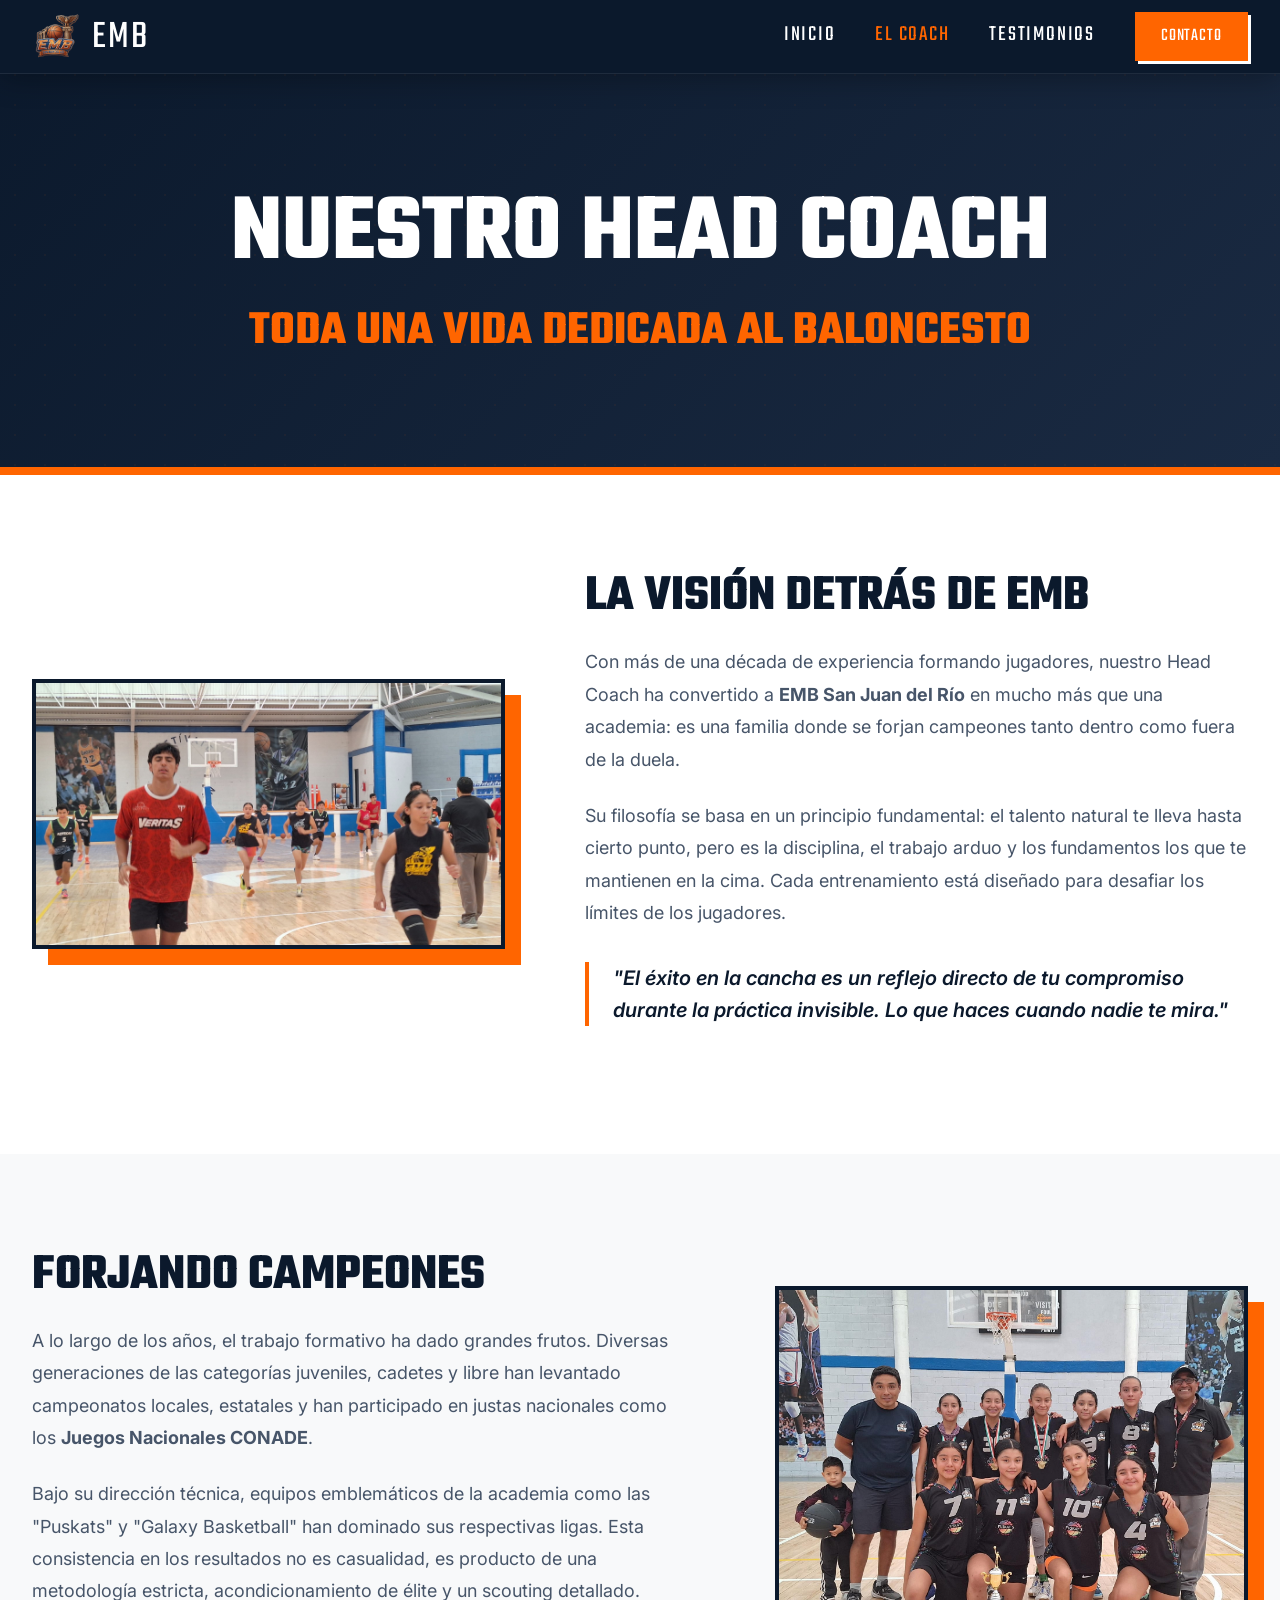
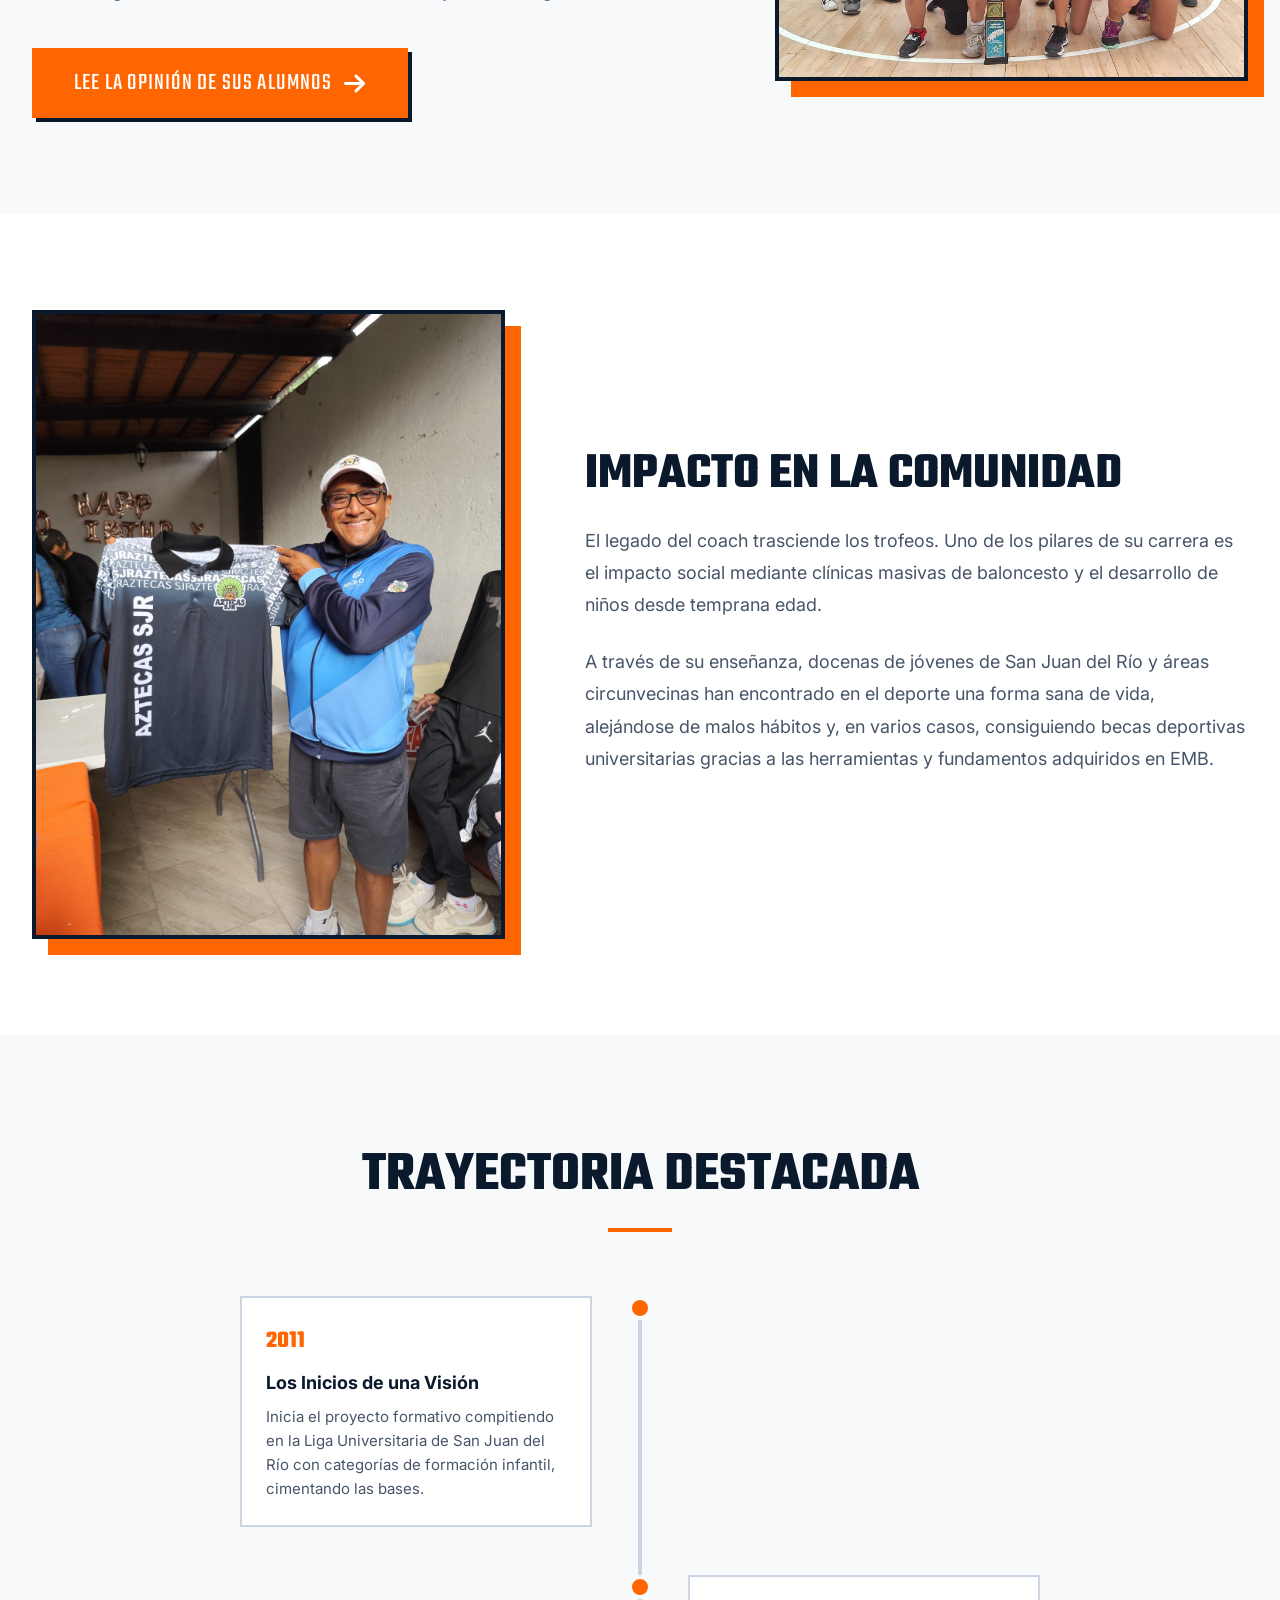
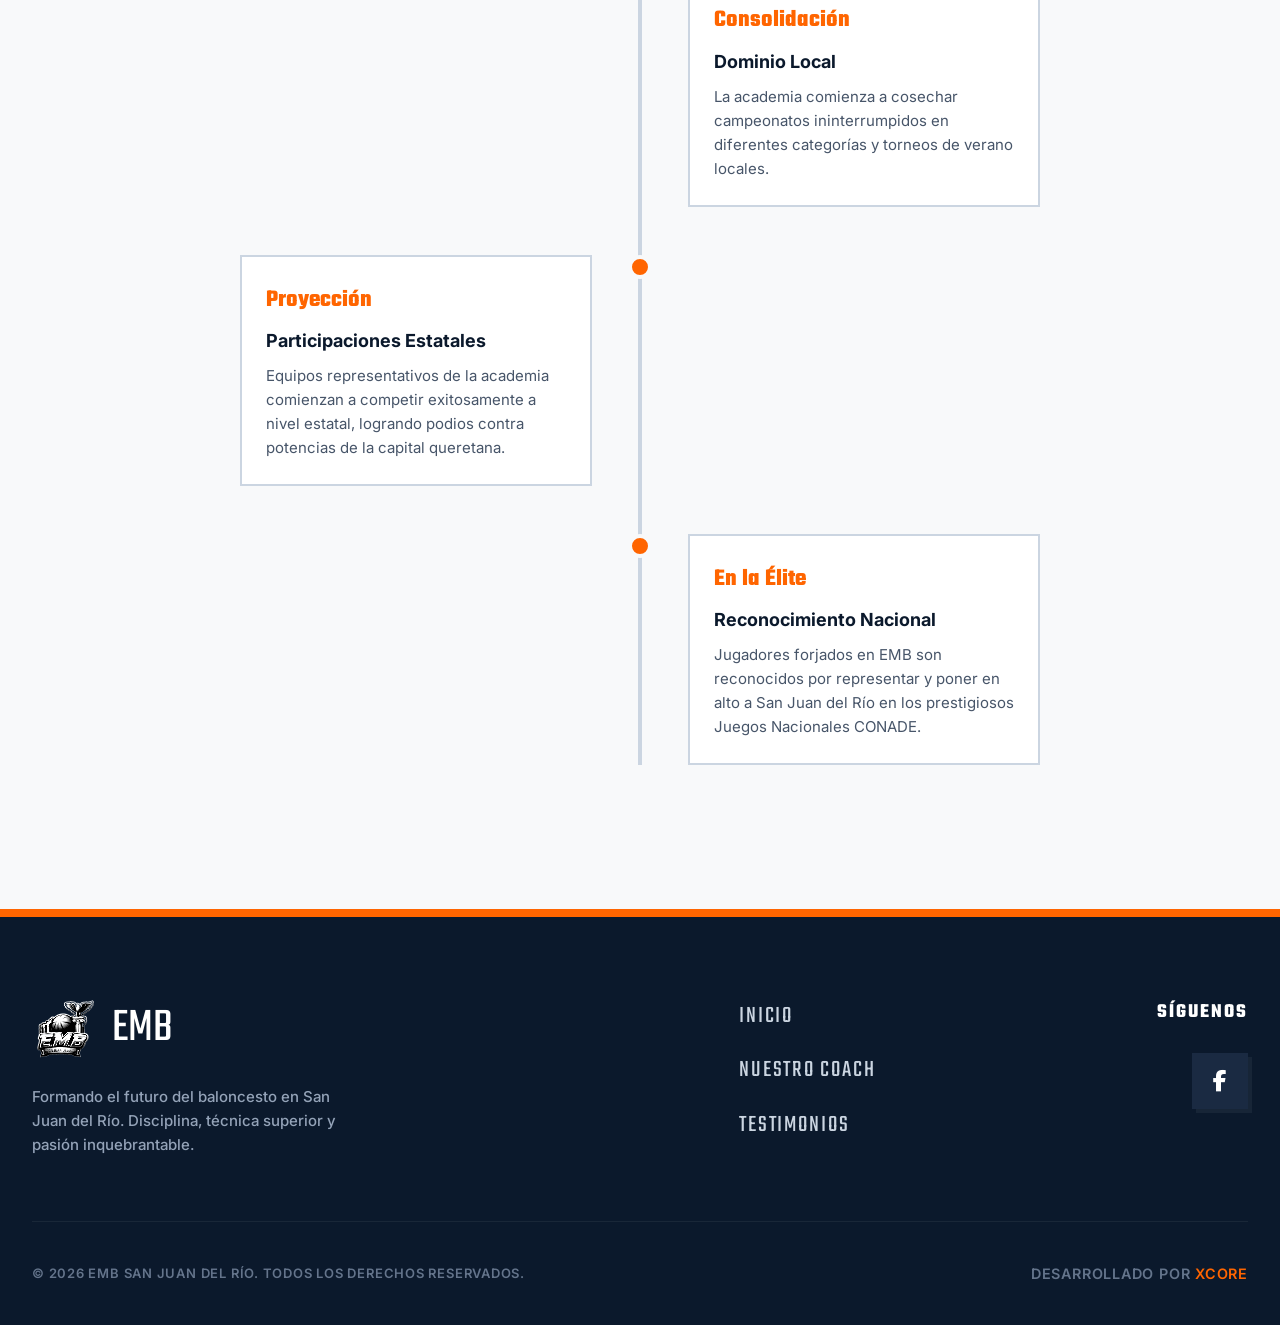
==== commit 165d21a0: "feat: Introduce an email contact card on the index page and standardize footer social links and lega" ====
--- a/coach.html
+++ b/coach.html
@@ -417,14 +417,8 @@
                 <div class="footer__socials">
                     <h4 class="footer__socials-title">Síguenos</h4>
                     <div class="footer__socials-links">
-                        <a href="#" class="footer__social-btn" aria-label="Facebook">
+                        <a href="https://www.facebook.com/peter.martinez.664392" target="_blank" rel="noopener" class="footer__social-btn" aria-label="Facebook">
                             <i class="fa-brands fa-facebook-f"></i>
-                        </a>
-                        <a href="#" class="footer__social-btn" aria-label="Instagram">
-                            <i class="fa-brands fa-instagram"></i>
-                        </a>
-                        <a href="#" class="footer__social-btn" aria-label="TikTok">
-                            <i class="fa-brands fa-tiktok"></i>
                         </a>
                     </div>
                 </div>
@@ -433,8 +427,7 @@
             <div class="footer__bottom">
                 <p>&copy; <span id="year"></span> EMB San Juan del Río. Todos los derechos reservados.</p>
                 <div class="footer__legal">
-                    <a href="#">Aviso de Privacidad</a>
-                    <a href="#">Términos</a>
+                    <span style="color: var(--gray-500); font-size: 0.9rem;">Desarrollado por <a href="https://xcore-byg8fkdve4eyatbz.mexicocentral-01.azurewebsites.net/" target="_blank" rel="noopener" style="color: var(--bronze); font-weight: 600; text-decoration: none;">Xcore</a></span>
                 </div>
             </div>
         </div>
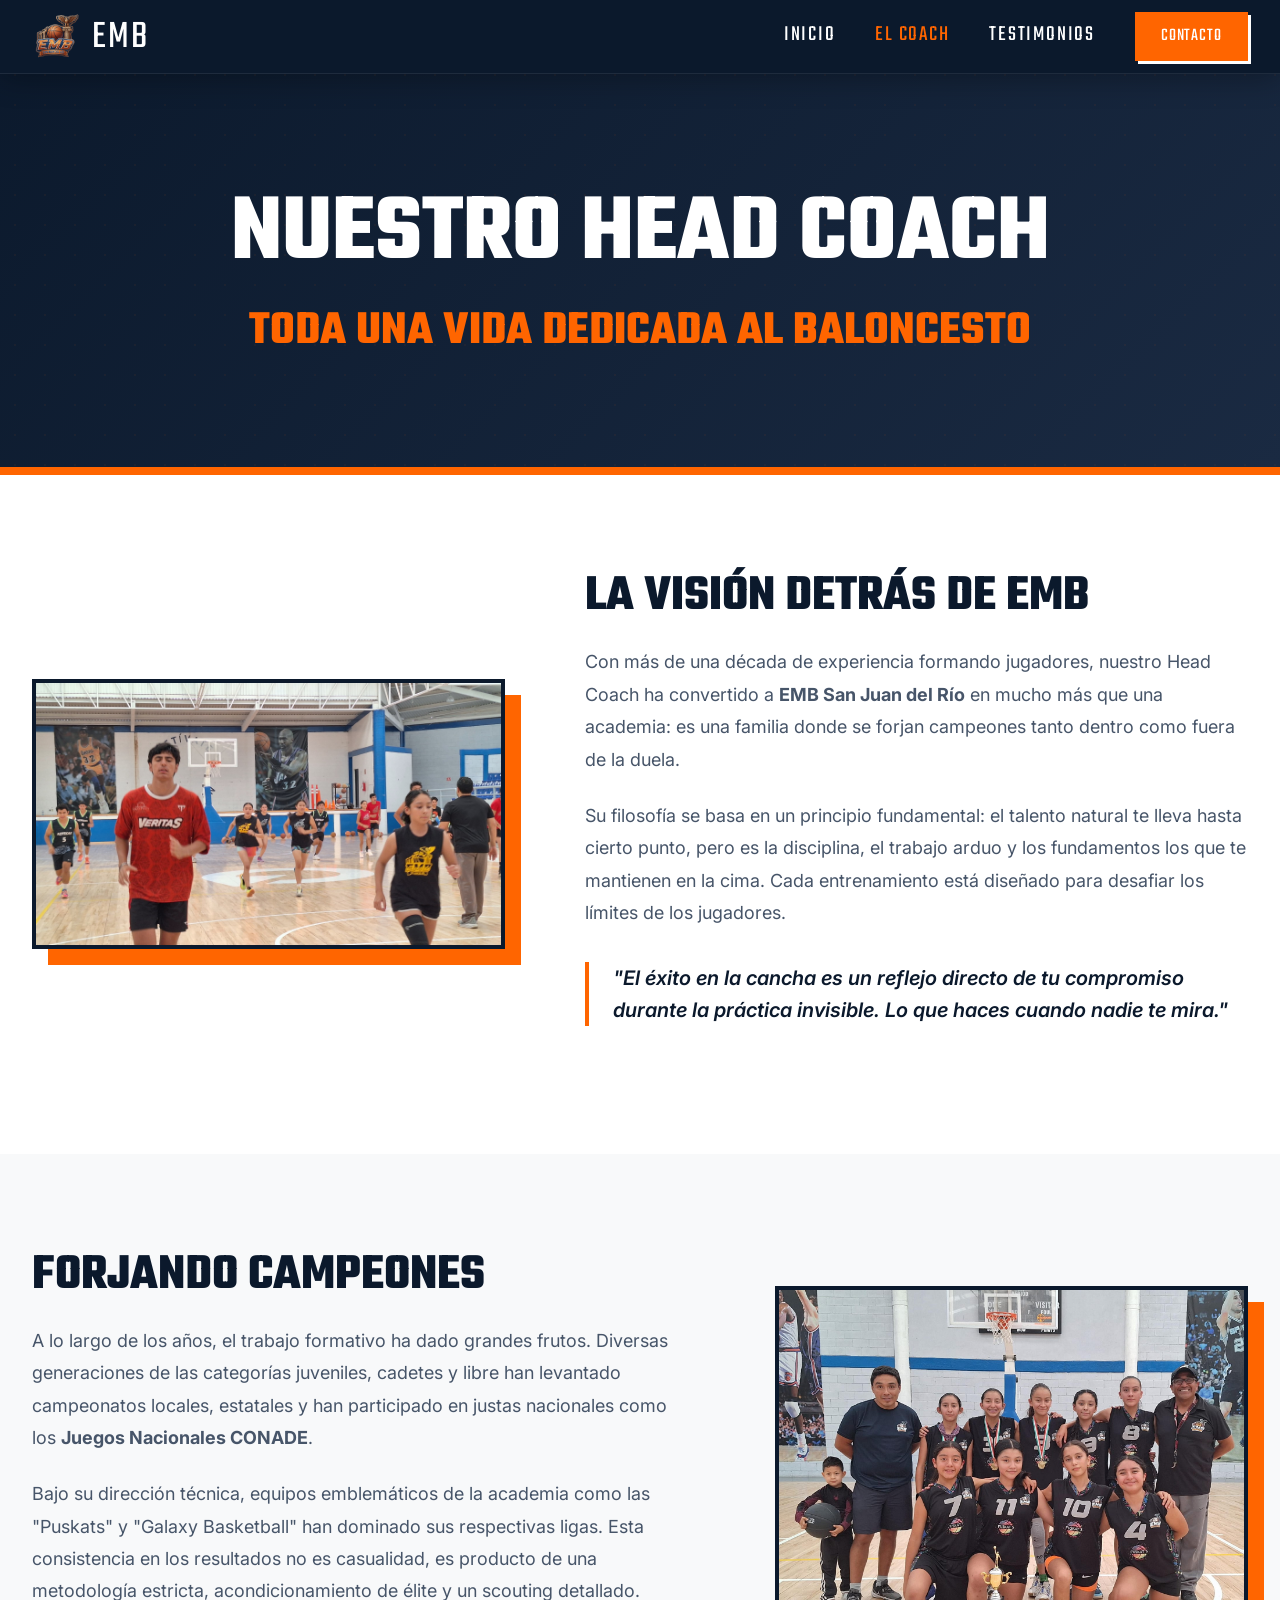
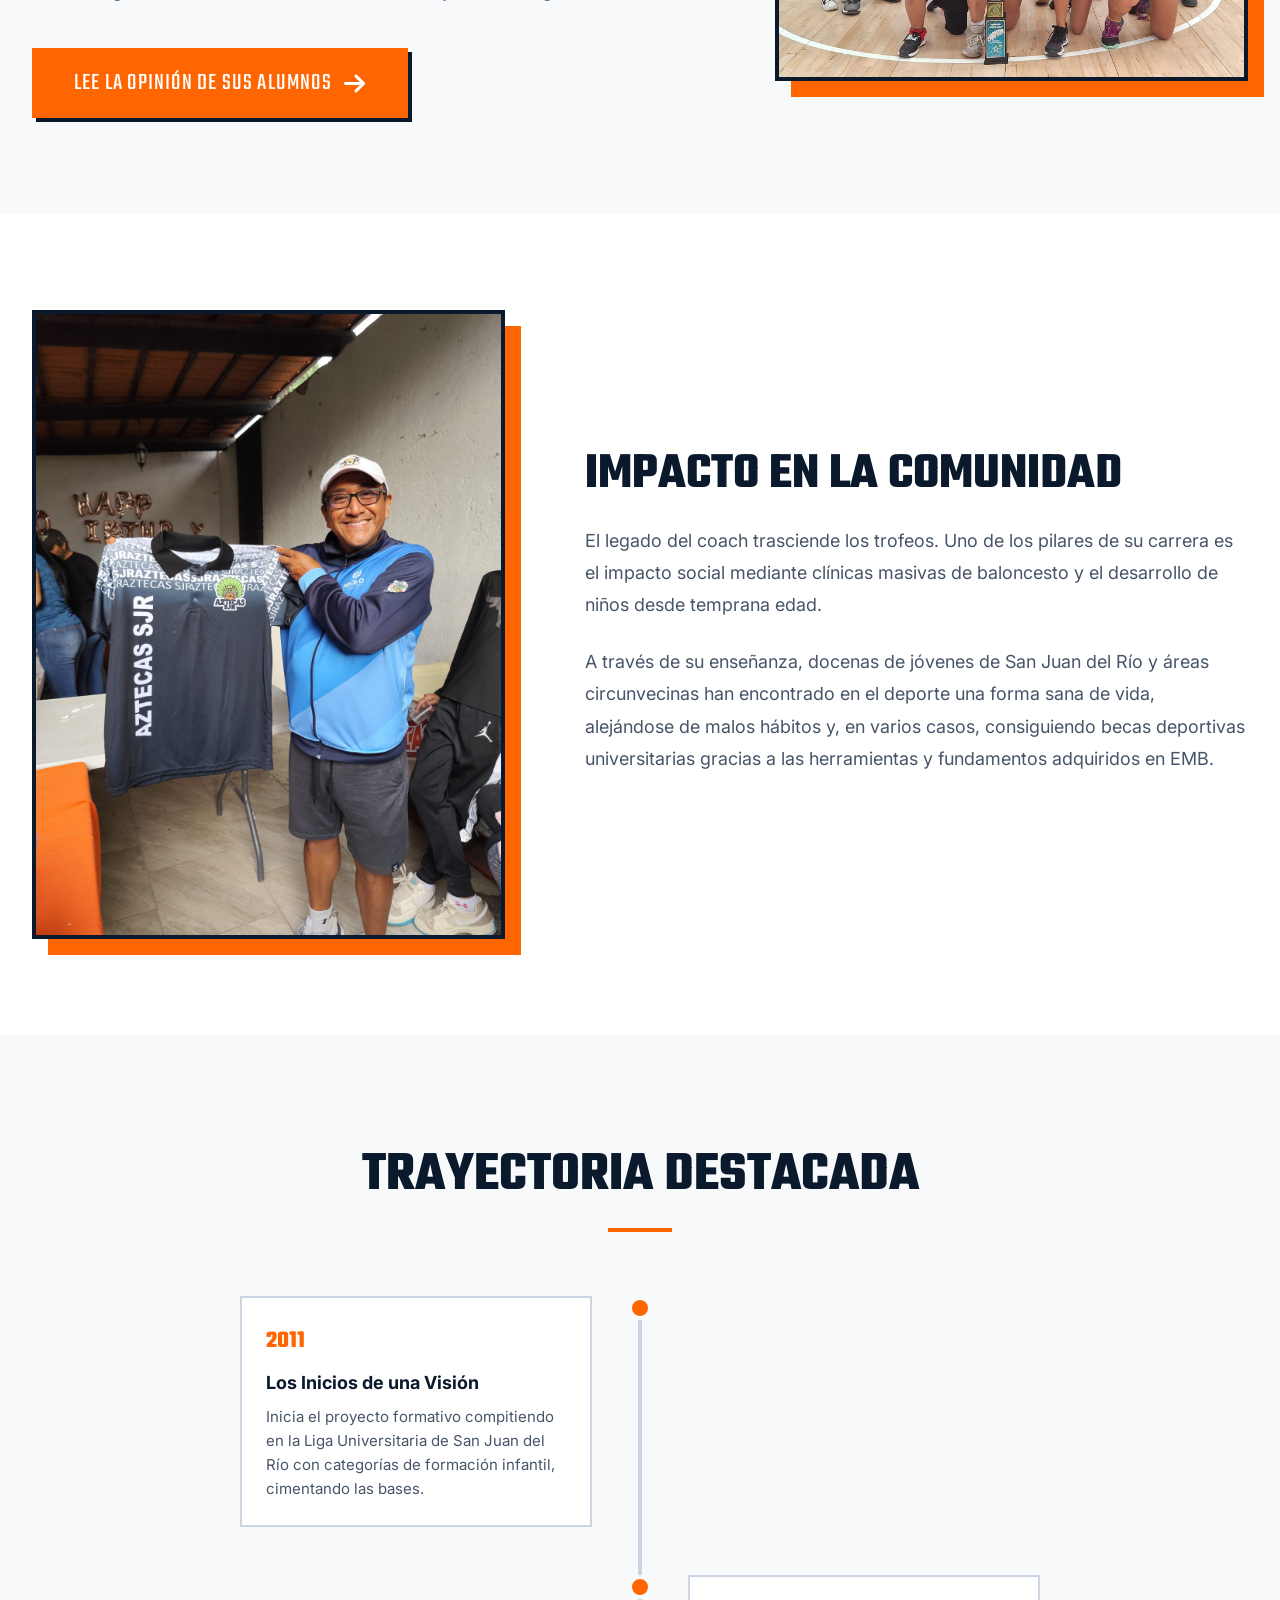
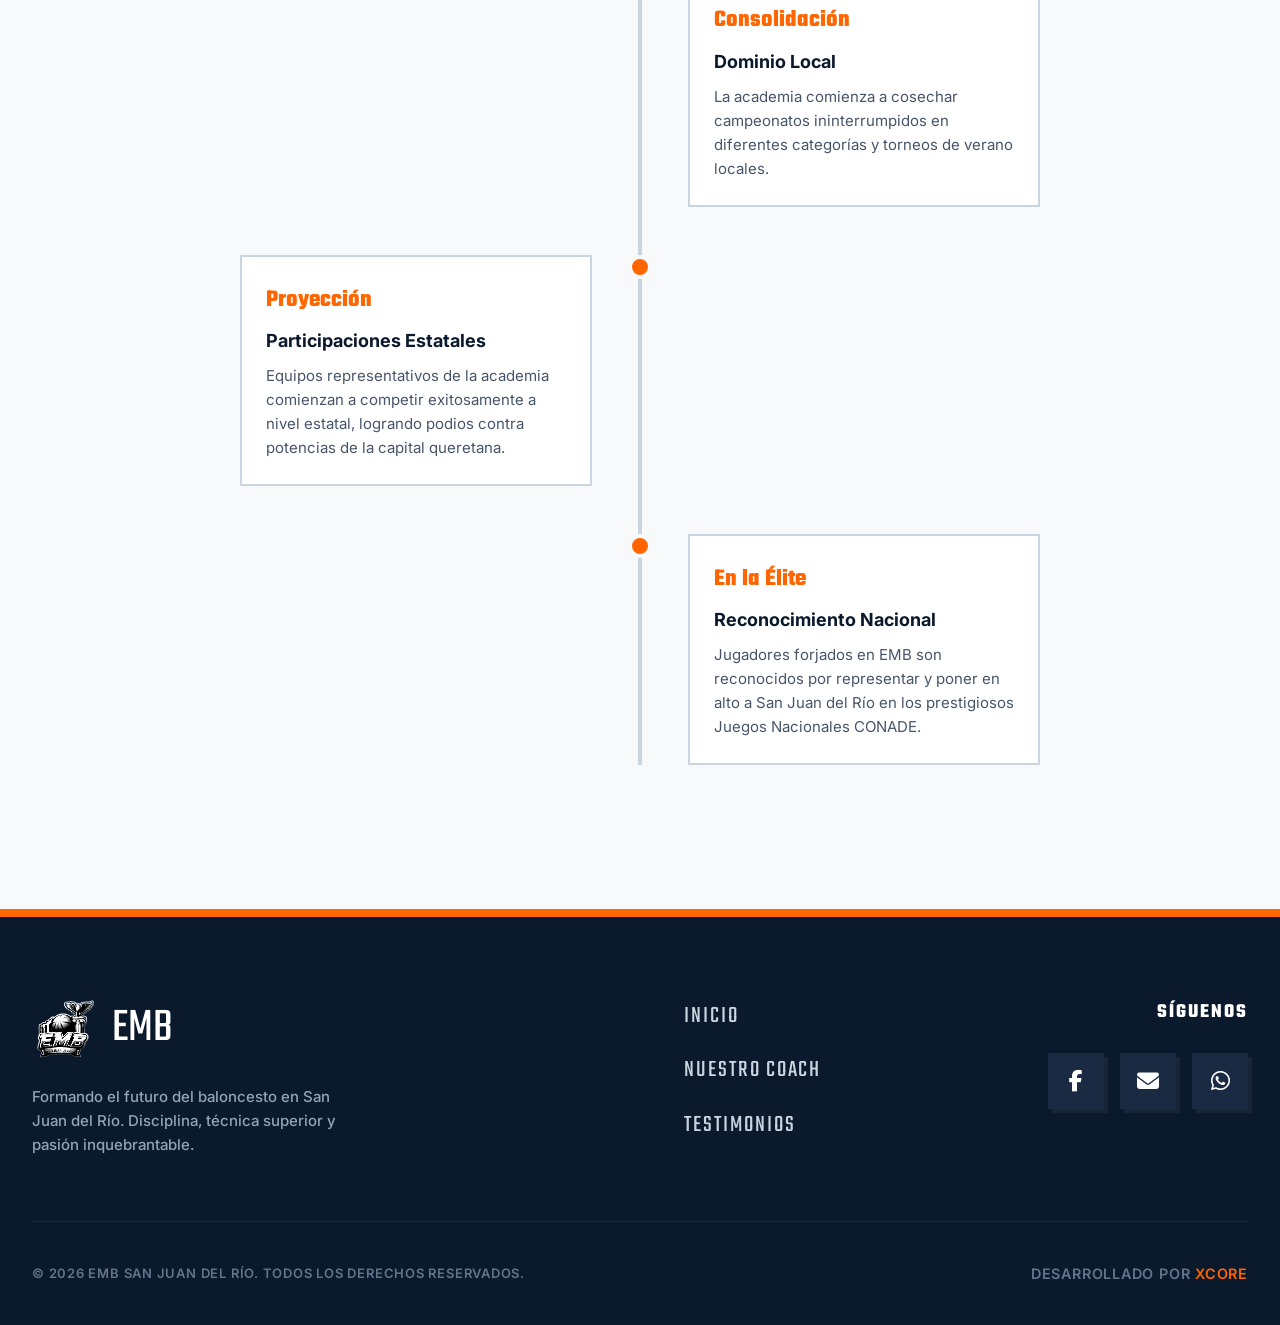
==== commit e37b5be4: "feat: Redesign testimonial section with a CSS Grid layout and polaroid image feature, and add email " ====
--- a/coach.html
+++ b/coach.html
@@ -420,6 +420,12 @@
                         <a href="https://www.facebook.com/peter.martinez.664392" target="_blank" rel="noopener" class="footer__social-btn" aria-label="Facebook">
                             <i class="fa-brands fa-facebook-f"></i>
                         </a>
+                        <a href="mailto:academia.baloncesto.sjr@gmail.com" class="footer__social-btn" aria-label="Correo">
+                            <i class="fa-solid fa-envelope"></i>
+                        </a>
+                        <a href="https://wa.me/4271104922?text=Hola%2C%20me%20interesa%20info%20de%20EMB%20San%20Juan%20del%20R%C3%ADo" target="_blank" rel="noopener" class="footer__social-btn" aria-label="WhatsApp">
+                            <i class="fa-brands fa-whatsapp"></i>
+                        </a>
                     </div>
                 </div>
             </div>
